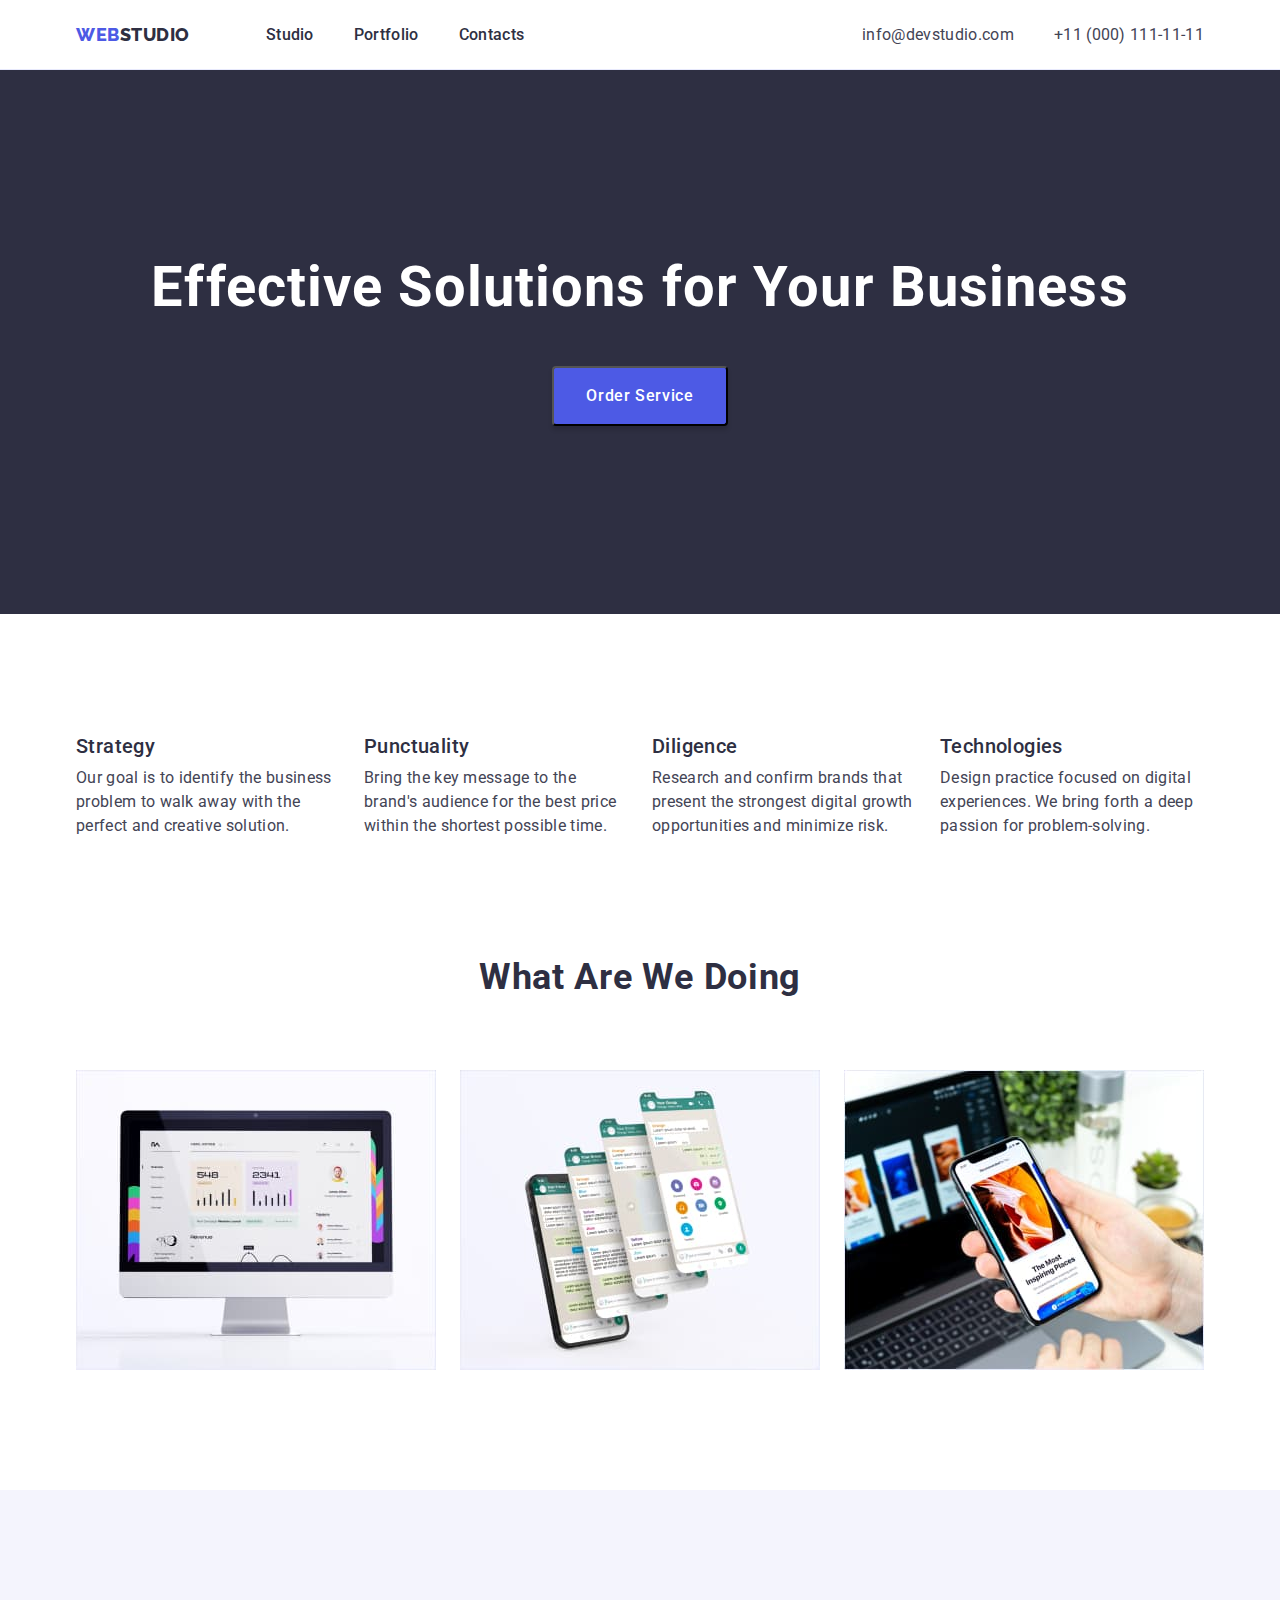
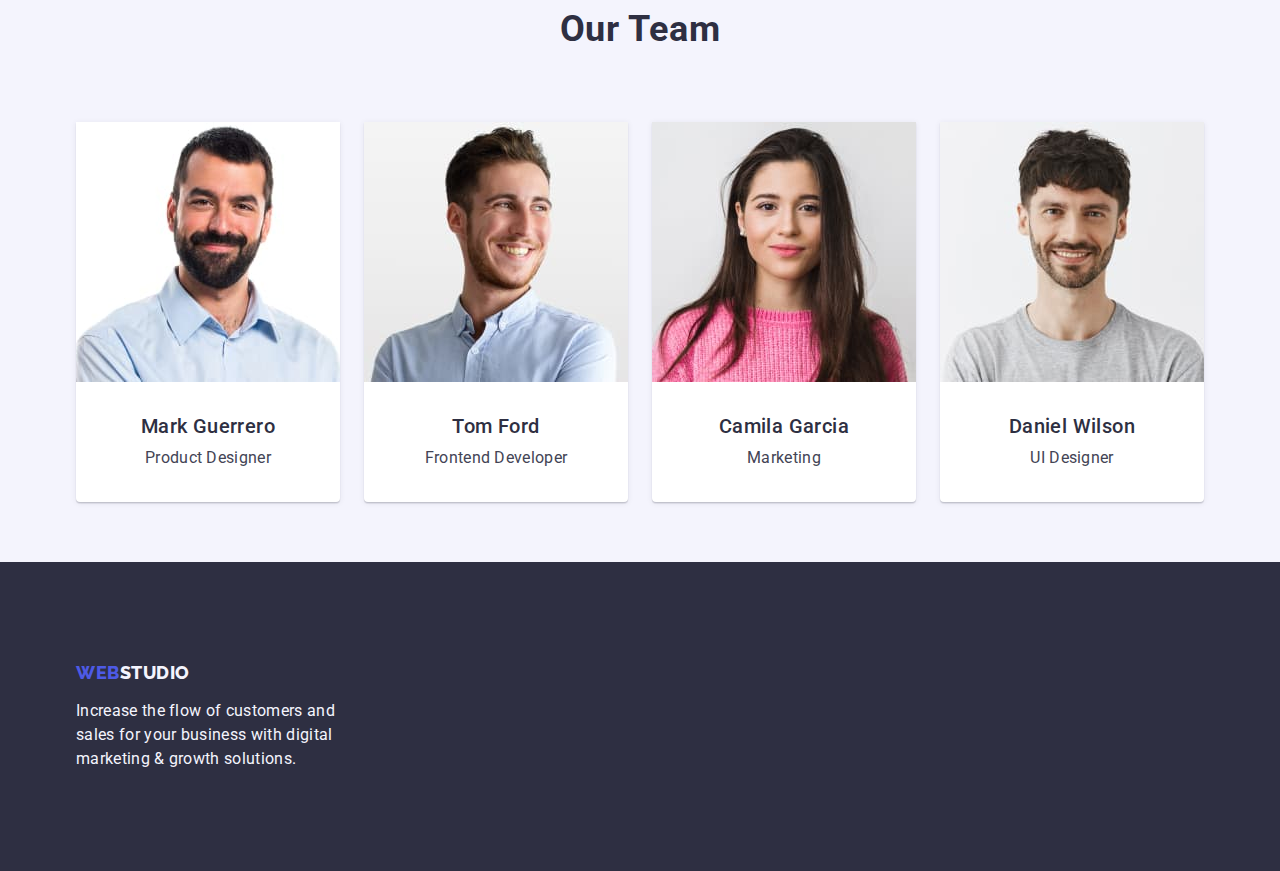
==== index.html @ d594c099 "HW3 completed firts commit" ====
<!DOCTYPE html>
<html lang="en">
  <head>
    <meta charset="UTF-8" />
    <meta name="viewport" content="width=device-width, initial-scale=1.0" />
    <title>WEBSTUDIO</title>
    <link rel="preconnect" href="https://fonts.googleapis.com" />
    <link rel="preconnect" href="https://fonts.gstatic.com" crossorigin />
    <link
      href="https://fonts.googleapis.com/css2?family=Raleway:wght@800&family=Roboto:wght@400;500;700;900&display=swap"
      rel="stylesheet"
    />
    <link
      rel="stylesheet"
      href="https://cdn.jsdelivr.net/npm/modern-normalize@2.0.0/modern-normalize.min.css"
    />
    <link rel="stylesheet" href="./css/styles.css" />
  </head>
  <body>
    <header class="page-header">
      <div class="container page-header-container">
        <nav class="page-header-nav">
          <a href="./index.html" class="page-logo page-header-logo link"
            >Web<span class="page-logo-colored">Studio</span></a
          >
          <ul class="page-header-list list">
            <li class="page-header-item">
              <a href="./index.html" class="page-header-link link">Studio</a>
            </li>
            <li class="page-header-item">
              <a href="./portfolio.html" class="page-header-link link"
                >Portfolio</a
              >
            </li>
            <li class="page-header-item">
              <a href="" class="page-header-link link">Contacts</a>
            </li>
          </ul>
        </nav>

        <address class="page-header-contacts">
          <ul class="page-header-contacts-list list">
            <li class="page-header-contact-item">
              <a
                href="mailto:info@devstudio.com"
                class="page-header-contact link"
                >info@devstudio.com</a
              >
            </li>
            <li class="page-header-contact-item">
              <a href="tel:+110001111111" class="page-header-contact link"
                >+11 (000) 111-11-11</a
              >
            </li>
          </ul>
        </address>
      </div>
    </header>

    <main>
      <!-- HERO -->
      <section class="hero section">
        <div class="container">
          <h1 class="main-title">Effective Solutions for Your Business</h1>
          <button class="hero-btn" type="button">Order Service</button>
        </div>
      </section>

      <!-- BENEFITS -->
      <section class="benefits section">
        <div class="container">
          <h2 class="section-title" hidden>Our Benefits</h2>
          <ul class="benefits-list list">
            <li class="benefits-item">
              <h3 class="benefits-title">Strategy</h3>
              <p class="benefits-text">
                Our goal is to identify the business problem to walk away with
                the perfect and creative solution.
              </p>
            </li>
            <li class="benefits-item">
              <h3 class="benefits-title">Punctuality</h3>
              <p class="benefits-text">
                Bring the key message to the brand's audience for the best price
                within the shortest possible time.
              </p>
            </li>
            <li class="benefits-item">
              <h3 class="benefits-title">Diligence</h3>
              <p class="benefits-text">
                Research and confirm brands that present the strongest digital
                growth opportunities and minimize risk.
              </p>
            </li>
            <li class="benefits-item">
              <h3 class="benefits-title">Technologies</h3>
              <p class="benefits-text">
                Design practice focused on digital experiences. We bring forth a
                deep passion for problem-solving.
              </p>
            </li>
          </ul>
        </div>
      </section>

      <!--WHAT WE ARE DOING -->
      <section class="products section">
        <div class="container">
          <h2 class="products-title section-title">What are we doing</h2>
          <ul class="products-list list">
            <li class="products-item">
              <img
                class="products-img"
                src="./images/what-are-we-doing/img-1.jpg"
                alt="Desktop webpages"
                width="360"
                height="300"
              />
            </li>
            <li class="products-item">
              <img
                class="products-img"
                src="./images/what-are-we-doing/img-2.jpg"
                alt="Mobile applications"
                width="360"
                height="300"
              />
            </li>
            <li class="products-item">
              <img
                class="products-img"
                src="./images/what-are-we-doing/img-3.jpg"
                alt="Mobile webpages"
                width="360"
                height="300"
              />
            </li>
          </ul>
        </div>
      </section>

      <!-- OUR TEAM -->
      <section class="team section">
        <div class="container">
          <h2 class="team-title section-title">Our Team</h2>
          <ul class="team-list list">
            <li class="team-member">
              <img
                class="team-member-img"
                src="./images/team/mark.jpg"
                alt="Mark Guerrero's photo"
                width="264"
                height="260"
              />
              <h3 class="team-member-name">Mark Guerrero</h3>
              <p class="team-member-position">Product Designer</p>
            </li>
            <li class="team-member">
              <img
                class="team-member-img"
                src="./images/team/tom.jpg"
                alt="Tom Ford's photo"
                width="264"
                height="260"
              />
              <h3 class="team-member-name">Tom Ford</h3>
              <p class="team-member-position">Frontend Developer</p>
            </li>
            <li class="team-member">
              <img
                class="team-member-img"
                src="./images/team/camila.jpg"
                alt="Camila Garcia's photo"
                width="264"
                height="260"
              />
              <h3 class="team-member-name">Camila Garcia</h3>
              <p class="team-member-position">Marketing</p>
            </li>
            <li class="team-member">
              <img
                class="team-member-img"
                src="./images/team/daniel.jpg"
                alt="Daniel Wilson's photo"
                width="264"
                height="260"
              />
              <h3 class="team-member-name">Daniel Wilson</h3>
              <p class="team-member-position">UI Designer</p>
            </li>
          </ul>
        </div>
      </section>
    </main>

    <footer class="footer">
      <div class="container">
        <a class="page-logo footer-logo link" href="./index.html"
          >Web<span class="page-logo-footer">Studio</span></a
        >
        <p class="footer-text">
          Increase the flow of customers and sales for your business with
          digital marketing &amp; growth solutions.
        </p>
      </div>
    </footer>
  </body>
</html>
---- css/styles.css ----
:root {
  --iris: #4d5ae5;
  --ocean: #404bbf;
  --navyblue: #2e2f42;
  --success: #31d0aa;
  --slate: #434455;
  --subtitle-color: #8e8f99;
  --accent: #e7e9fc;
  --cloud: #f4f4fd;
  --white: #ffffff;
  --background-modal: #fcfcfc;
}

.list {
  list-style: none;
}

.link {
  text-decoration: none;
  font-style: normal;
}

.link:hover,
.link:focus {
  color: var(--ocean);
}

body {
  font-family: "Roboto", sans-serif;
  color: var(--slate);
  background-color: var(--white);
}

h1,
h2,
h3,
h4,
h5,
h5,
p {
  margin-top: 0;
  margin-bottom: 0;
}

ul,
ol {
  padding-left: 0;
  margin-top: 0;
  margin-bottom: 0;
}

img {
  display: block;
  min-width: 100%;
  height: auto;
}

button {
  cursor: pointer;
}

.container {
  width: 1158px;
  padding-left: 15px;
  padding-right: 15px;
  margin-left: auto;
  margin-right: auto;
}

.section {
  padding-top: 60px;
  padding-bottom: 60px;
}

/* ============== PAGE HEADER ============== */

.page-header {
  border-bottom: 1px solid var(--accent, #e7e9fc);
}

header a {
  padding-top: 24px;
  padding-bottom: 24px;
}

.page-header-container {
  display: flex;
  justify-content: space-between;
}

.page-header-nav {
  display: flex;
  align-items: center;
}

.page-logo {
  font-family: "Raleway", sans-serif;
  font-weight: 800;
  font-size: 18px;
  line-height: 1.17;
  letter-spacing: 0.03em;
  color: var(--iris);
  text-transform: uppercase;
}

.page-logo-colored {
  color: var(--navyblue);
}

.page-header-logo {
  margin-right: 76px;
}

.page-header-list {
  display: flex;
}

.page-header-item:not(:last-child),
.page-header-contact-item:not(:last-child) {
  margin-right: 40px;
}

.page-header-link {
  font-size: 16px;
  font-weight: 500;
  line-height: 1.5;
  letter-spacing: 0.02em;
  color: var(--navyblue);
}

.page-header-contacts-list {
  display: flex;
  align-items: center;
}

.page-header-contact {
  font-size: 16px;
  letter-spacing: 0.02em;
  line-height: 1.5;
  color: var(--state);
}

.page-header-contact:hover,
.page-header-contact:focus {
  color: var(--ocean);
}

.page-header-contacts {
  font-style: normal;
  display: flex;
  align-items: center;
}

/* ============== /PAGE HEADER ============== */

/* ============== STUDIO MAIN ============== */

.hero {
  padding-top: 188px;
  padding-bottom: 188px;
  background-color: var(--navyblue);
}

.main-title {
  margin-bottom: 48px;
  text-align: center;
  font-size: 56px;
  line-height: 1.07;
  letter-spacing: 0.02em;
  color: var(--white);
}

.hero-btn {
  display: flex;
  margin-left: auto;
  margin-right: auto;
  padding: 16px 32px;
  font-size: 16px;
  background-color: var(--iris);
  font-weight: 500;
  line-height: 1.5;
  letter-spacing: 0.04em;
  color: var(--white);
  border-radius: 4px;
  box-shadow: 0px 4px 4px 0px rgba(0, 0, 0, 0.15);
}

.hero-btn:hover,
.hero-btn:focus {
  background: var(--ocean);
}

.section-title {
  margin-bottom: 72px;
  text-align: center;
  font-size: 36px;
  line-height: 1.11;
  letter-spacing: 0.02em;
  text-transform: capitalize;
  color: var(--navyblue);
}

.benefits {
  padding-top: 120px;
}

.benefits-list {
  display: flex;
}

.benefits-item {
  width: calc((100% - 48px) / 4);
}

.benefits-item:not(:last-child) {
  margin-right: 24px;
}

.benefits-title {
  margin-bottom: 8px;
  font-size: 20px;
  font-weight: 500;
  line-height: 1.2;
  letter-spacing: 0.02em;
  color: var(--navyblue);
}

.benefits-text {
  font-size: 16px;
  line-height: 1.5;
  letter-spacing: 0.02em;
}

.products {
  padding-bottom: 120px;
}

.products-list {
  display: flex;
}

.products-item {
  width: calc((100% - 48px) / 3);
}

.products-item:not(:last-child) {
  margin-right: 24px;
}

.team {
  padding-top: 120px;
  background-color: var(--cloud);
}

.team-list {
  display: flex;
}

.team-member {
  display: flex;
  flex-direction: column;
  align-items: center;
  width: calc((100% - 72px) / 4);

  border-radius: 0px 0px 4px 4px;
  box-shadow: 0px 2px 1px 0px rgba(46, 47, 66, 0.08),
    0px 1px 1px 0px rgba(46, 47, 66, 0.16),
    0px 1px 6px 0px rgba(46, 47, 66, 0.08);
  background-color: var(--white);
}

.team-member:not(:last-child) {
  margin-right: 24px;
}

.team-member-img {
  padding-bottom: 32px;
}

.team-member-name {
  padding-bottom: 8px;
  font-size: 20px;
  font-weight: 500;
  line-height: 1.2;
  letter-spacing: 0.02em;
  color: var(--navyblue);
}

.team-member-position {
  padding-bottom: 32px;
  font-size: 16px;
  line-height: 1.5;
  letter-spacing: 0.02em;
}

.footer {
  background-color: var(--navyblue);
}

.page-logo-footer {
  color: var(--cloud);
}

/* ============== /STUDIO MAIN============== */

/* ============== PORTFOLIO MAIN ============== */

.visually-hidden {
  position: absolute;
  width: 1px;
  height: 1px;
  margin: -1px;
  border: 0;
  padding: 0;
  white-space: nowrap;
  clip-path: inset(100%);
  clip: rect(0 0 0 0);
  overflow: hidden;
}

.filter-list {
  display: flex;
  justify-content: center;
  margin-top: 96px;
  margin-bottom: 72px;
}

.filter-item:not(:last-child) {
  margin-right: 24px;
}

.filter-btn {
  display: flex;
  justify-content: center;
  align-items: center;
  padding: 12px 24px;

  font-family: "Roboto", sans-serif;
  border-style: none;
  font-size: 16px;
  font-weight: 500;
  line-height: 1.5;
  letter-spacing: 0.04em;
  color: var(--iris);

  border-radius: 4px;
  border: 1px solid var(--accent, #e7e9fc);
  background-color: var(--cloud, #f4f4fd);
}

.filter-btn:hover,
.filter-btn:focus {
  background-color: var(--ocean);
  color: var(--white);
}

.projects-list {
  display: flex;
  flex-wrap: wrap;
  margin-bottom: 120px;
}

.projects-item {
  width: calc((100% - 48px) / 3);

  border-bottom: 1px solid var(--accent, #e7e9fc);
}

.projects-item:not(:nth-child(3n)) {
  margin-right: 24px;
}

.projects-item:not(:nth-last-child(-n + 3)) {
  margin-bottom: 48px;
}

.projects-link {
  display: flex;
  flex-direction: column;
  align-items: center;
}

.projects-item-img {
  margin-bottom: 32px;
}

.projects-title {
  margin-bottom: 8px;
  font-size: 20px;
  font-weight: 500;
  line-height: 1.2;
  letter-spacing: 0.02em;
  color: var(--navyblue);
}

.projects-tag {
  margin-bottom: 32px;
  font-size: 16px;
  line-height: 1.5;
  letter-spacing: 0.02em;
  color: var(--slate);
}

/* ============== /PORTFOLIO MAIN ============== */

/* ============== FOOTER ============== */

.footer {
  padding-top: 100px;
  padding-bottom: 100px;

  display: flex;
}

.footer-logo {
  display: inline-block;
  margin-bottom: 16px;
}

.footer-text {
  width: 264px;
  font-size: 16px;
  line-height: 1.5;
  letter-spacing: 0.02em;
  color: var(--cloud);
}

/* ============== /FOOTER ============== */
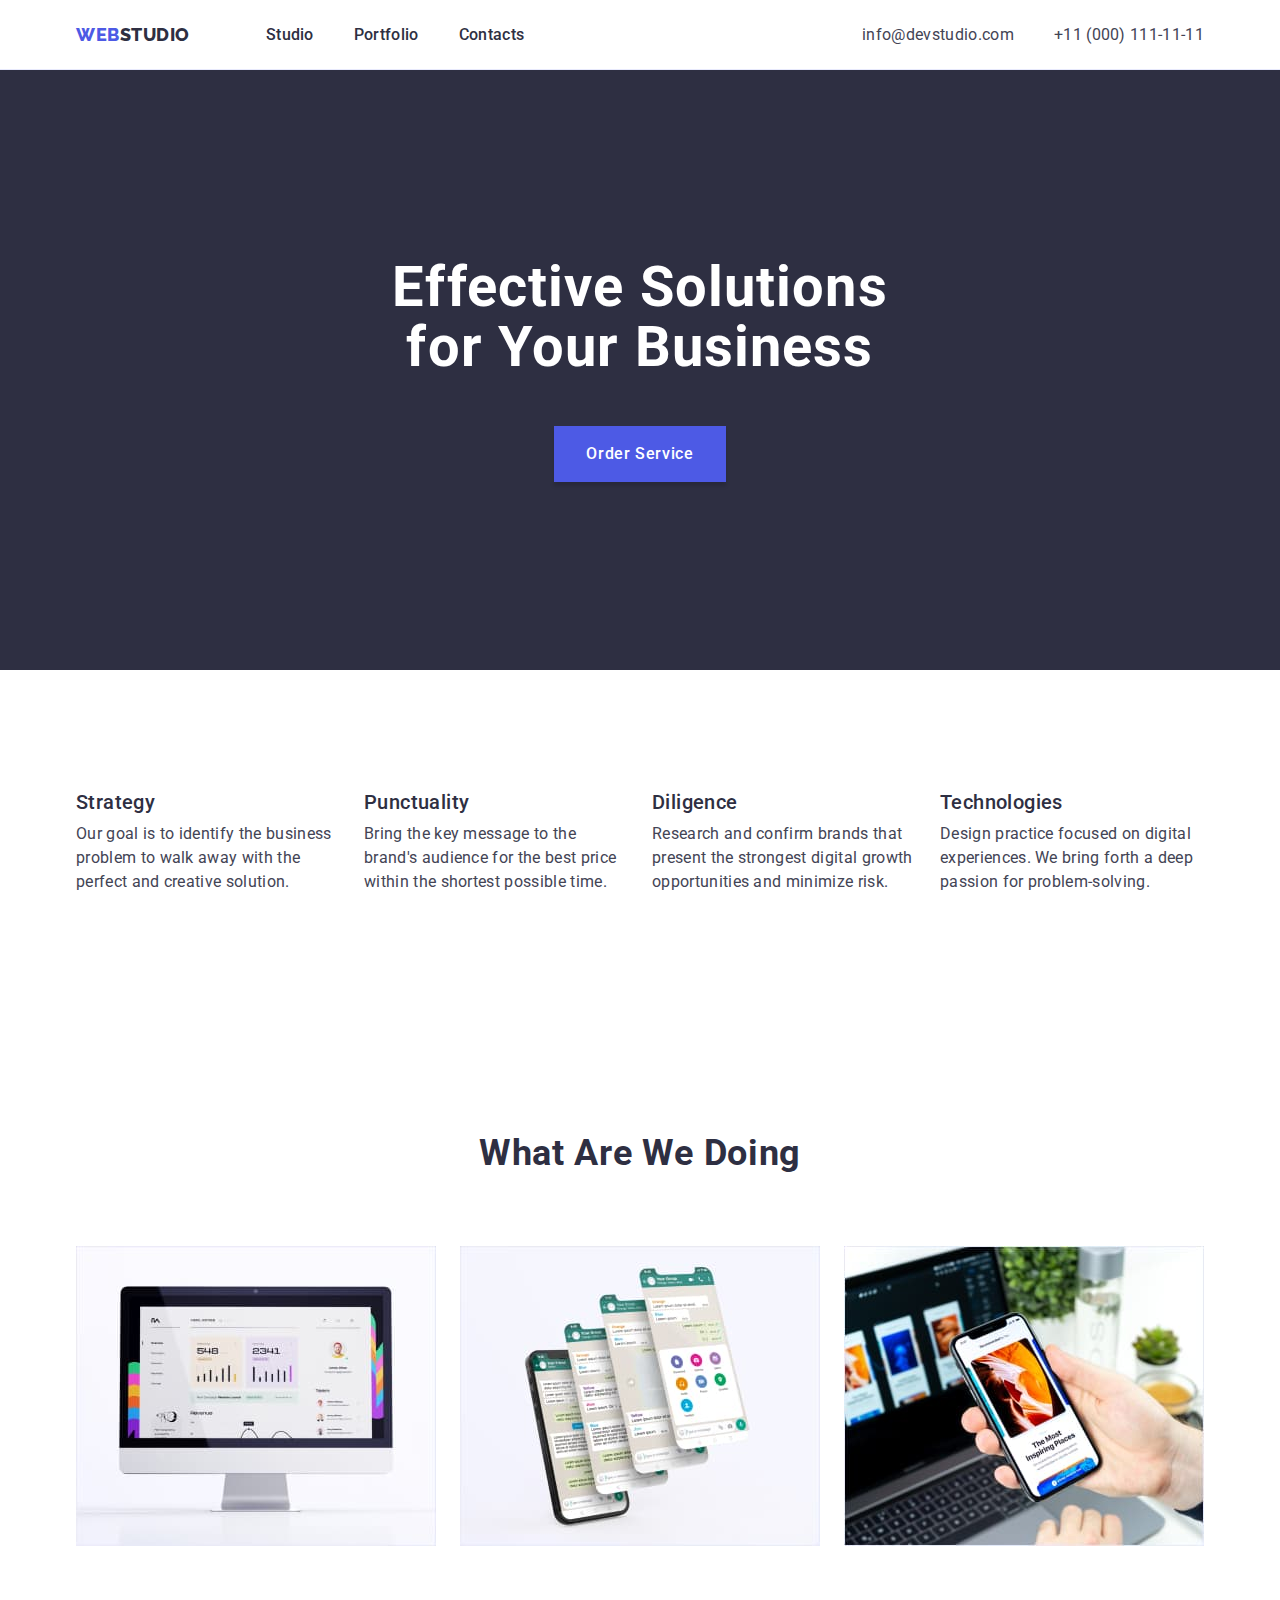
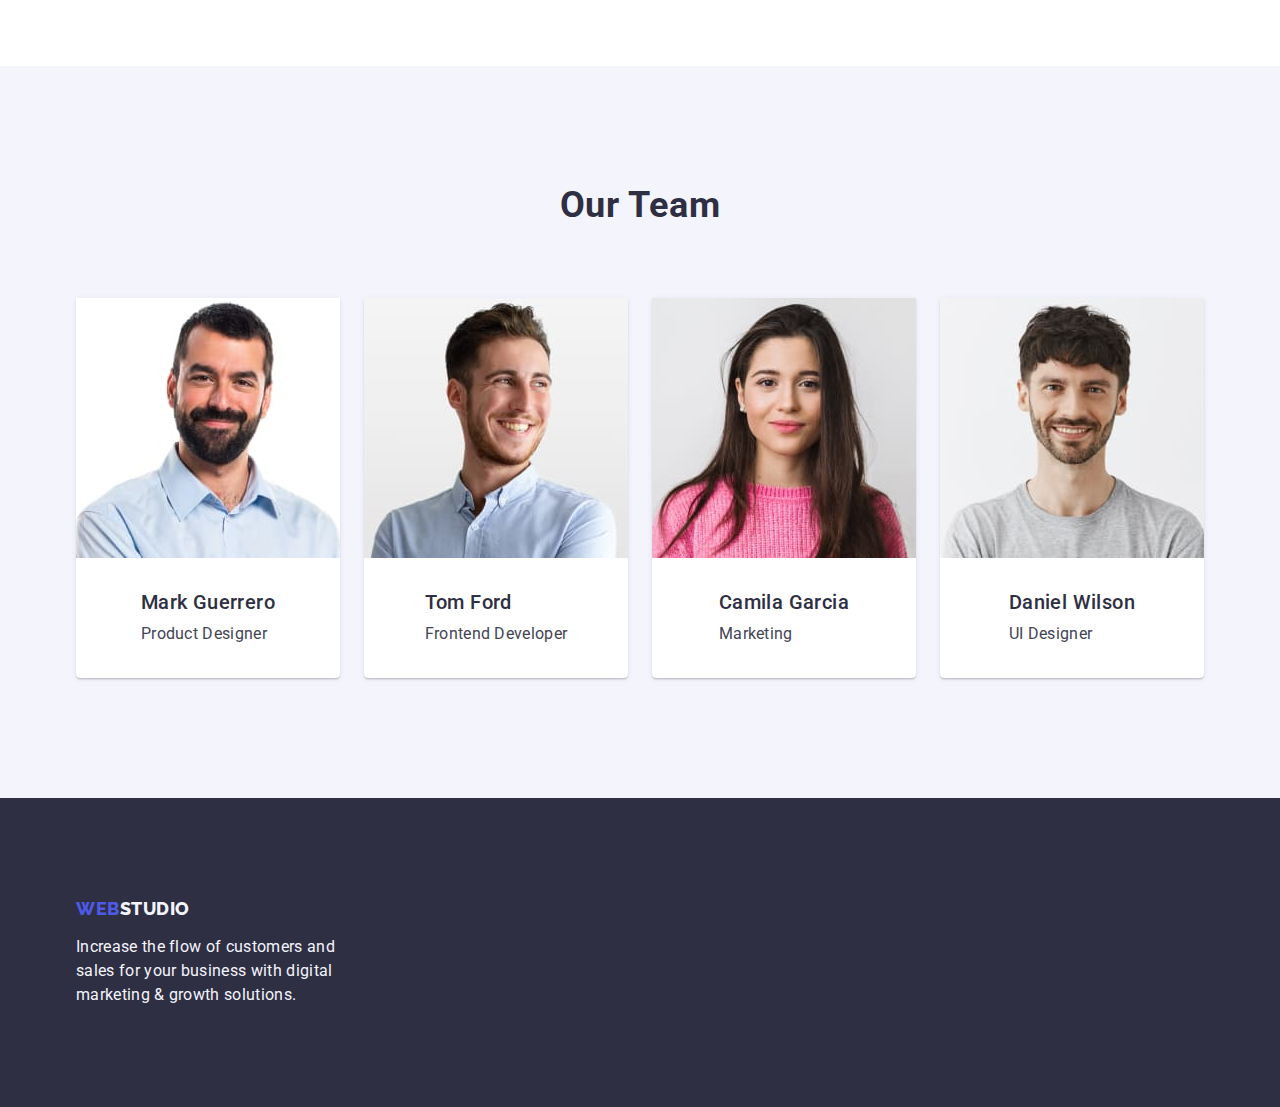
==== commit e8d1e8fb: "Corrected mistakes in Studio page and styles for it" ====
--- a/index.html
+++ b/index.html
@@ -69,7 +69,7 @@
       <!-- BENEFITS -->
       <section class="benefits section">
         <div class="container">
-          <h2 class="section-title" hidden>Our Benefits</h2>
+          <h2 class="section-title visually-hidden">Our Benefits</h2>
           <ul class="benefits-list list">
             <li class="benefits-item">
               <h3 class="benefits-title">Strategy</h3>
@@ -152,8 +152,10 @@
                 width="264"
                 height="260"
               />
-              <h3 class="team-member-name">Mark Guerrero</h3>
-              <p class="team-member-position">Product Designer</p>
+              <div class="team-member-data">
+                <h3 class="team-member-name">Mark Guerrero</h3>
+                <p class="team-member-position">Product Designer</p>
+              </div>
             </li>
             <li class="team-member">
               <img
@@ -163,8 +165,10 @@
                 width="264"
                 height="260"
               />
-              <h3 class="team-member-name">Tom Ford</h3>
-              <p class="team-member-position">Frontend Developer</p>
+              <div class="team-member-data">
+                <h3 class="team-member-name">Tom Ford</h3>
+                <p class="team-member-position">Frontend Developer</p>
+              </div>
             </li>
             <li class="team-member">
               <img
@@ -174,8 +178,10 @@
                 width="264"
                 height="260"
               />
-              <h3 class="team-member-name">Camila Garcia</h3>
-              <p class="team-member-position">Marketing</p>
+              <div class="team-member-data">
+                <h3 class="team-member-name">Camila Garcia</h3>
+                <p class="team-member-position">Marketing</p>
+              </div>
             </li>
             <li class="team-member">
               <img
@@ -185,8 +191,10 @@
                 width="264"
                 height="260"
               />
-              <h3 class="team-member-name">Daniel Wilson</h3>
-              <p class="team-member-position">UI Designer</p>
+              <div class="team-member-data">
+                <h3 class="team-member-name">Daniel Wilson</h3>
+                <p class="team-member-position">UI Designer</p>
+              </div>
             </li>
           </ul>
         </div>
--- a/css/styles.css
+++ b/css/styles.css
@@ -68,242 +68,8 @@
 }
 
 .section {
-  padding-top: 60px;
-  padding-bottom: 60px;
-}
-
-/* ============== PAGE HEADER ============== */
-
-.page-header {
-  border-bottom: 1px solid var(--accent, #e7e9fc);
-}
-
-header a {
-  padding-top: 24px;
-  padding-bottom: 24px;
-}
-
-.page-header-container {
-  display: flex;
-  justify-content: space-between;
-}
-
-.page-header-nav {
-  display: flex;
-  align-items: center;
-}
-
-.page-logo {
-  font-family: "Raleway", sans-serif;
-  font-weight: 800;
-  font-size: 18px;
-  line-height: 1.17;
-  letter-spacing: 0.03em;
-  color: var(--iris);
-  text-transform: uppercase;
-}
-
-.page-logo-colored {
-  color: var(--navyblue);
-}
-
-.page-header-logo {
-  margin-right: 76px;
-}
-
-.page-header-list {
-  display: flex;
-}
-
-.page-header-item:not(:last-child),
-.page-header-contact-item:not(:last-child) {
-  margin-right: 40px;
-}
-
-.page-header-link {
-  font-size: 16px;
-  font-weight: 500;
-  line-height: 1.5;
-  letter-spacing: 0.02em;
-  color: var(--navyblue);
-}
-
-.page-header-contacts-list {
-  display: flex;
-  align-items: center;
-}
-
-.page-header-contact {
-  font-size: 16px;
-  letter-spacing: 0.02em;
-  line-height: 1.5;
-  color: var(--state);
-}
-
-.page-header-contact:hover,
-.page-header-contact:focus {
-  color: var(--ocean);
-}
-
-.page-header-contacts {
-  font-style: normal;
-  display: flex;
-  align-items: center;
-}
-
-/* ============== /PAGE HEADER ============== */
-
-/* ============== STUDIO MAIN ============== */
-
-.hero {
-  padding-top: 188px;
-  padding-bottom: 188px;
-  background-color: var(--navyblue);
-}
-
-.main-title {
-  margin-bottom: 48px;
-  text-align: center;
-  font-size: 56px;
-  line-height: 1.07;
-  letter-spacing: 0.02em;
-  color: var(--white);
-}
-
-.hero-btn {
-  display: flex;
-  margin-left: auto;
-  margin-right: auto;
-  padding: 16px 32px;
-  font-size: 16px;
-  background-color: var(--iris);
-  font-weight: 500;
-  line-height: 1.5;
-  letter-spacing: 0.04em;
-  color: var(--white);
-  border-radius: 4px;
-  box-shadow: 0px 4px 4px 0px rgba(0, 0, 0, 0.15);
-}
-
-.hero-btn:hover,
-.hero-btn:focus {
-  background: var(--ocean);
-}
-
-.section-title {
-  margin-bottom: 72px;
-  text-align: center;
-  font-size: 36px;
-  line-height: 1.11;
-  letter-spacing: 0.02em;
-  text-transform: capitalize;
-  color: var(--navyblue);
-}
-
-.benefits {
-  padding-top: 120px;
-}
-
-.benefits-list {
-  display: flex;
-}
-
-.benefits-item {
-  width: calc((100% - 48px) / 4);
-}
-
-.benefits-item:not(:last-child) {
-  margin-right: 24px;
-}
-
-.benefits-title {
-  margin-bottom: 8px;
-  font-size: 20px;
-  font-weight: 500;
-  line-height: 1.2;
-  letter-spacing: 0.02em;
-  color: var(--navyblue);
-}
-
-.benefits-text {
-  font-size: 16px;
-  line-height: 1.5;
-  letter-spacing: 0.02em;
-}
-
-.products {
-  padding-bottom: 120px;
-}
-
-.products-list {
-  display: flex;
-}
-
-.products-item {
-  width: calc((100% - 48px) / 3);
-}
-
-.products-item:not(:last-child) {
-  margin-right: 24px;
-}
-
-.team {
-  padding-top: 120px;
-  background-color: var(--cloud);
-}
-
-.team-list {
-  display: flex;
-}
-
-.team-member {
-  display: flex;
-  flex-direction: column;
-  align-items: center;
-  width: calc((100% - 72px) / 4);
-
-  border-radius: 0px 0px 4px 4px;
-  box-shadow: 0px 2px 1px 0px rgba(46, 47, 66, 0.08),
-    0px 1px 1px 0px rgba(46, 47, 66, 0.16),
-    0px 1px 6px 0px rgba(46, 47, 66, 0.08);
-  background-color: var(--white);
-}
-
-.team-member:not(:last-child) {
-  margin-right: 24px;
-}
-
-.team-member-img {
-  padding-bottom: 32px;
-}
-
-.team-member-name {
-  padding-bottom: 8px;
-  font-size: 20px;
-  font-weight: 500;
-  line-height: 1.2;
-  letter-spacing: 0.02em;
-  color: var(--navyblue);
-}
-
-.team-member-position {
-  padding-bottom: 32px;
-  font-size: 16px;
-  line-height: 1.5;
-  letter-spacing: 0.02em;
-}
-
-.footer {
-  background-color: var(--navyblue);
-}
-
-.page-logo-footer {
-  color: var(--cloud);
-}
-
-/* ============== /STUDIO MAIN============== */
-
-/* ============== PORTFOLIO MAIN ============== */
+  padding: 120px 0;
+}
 
 .visually-hidden {
   position: absolute;
@@ -318,6 +84,244 @@
   overflow: hidden;
 }
 
+/* ============== PAGE HEADER ============== */
+
+.page-header {
+  border-bottom: 1px solid var(--accent, #e7e9fc);
+}
+
+header a {
+  padding-top: 24px;
+  padding-bottom: 24px;
+}
+
+.page-header-container {
+  display: flex;
+  justify-content: space-between;
+}
+
+.page-header-nav {
+  display: flex;
+  align-items: center;
+}
+
+.page-logo {
+  font-family: "Raleway", sans-serif;
+  font-weight: 800;
+  font-size: 18px;
+  line-height: 1.17;
+  letter-spacing: 0.03em;
+  color: var(--iris);
+  text-transform: uppercase;
+}
+
+.page-logo-colored {
+  color: var(--navyblue);
+}
+
+.page-header-logo {
+  margin-right: 76px;
+}
+
+.page-header-list {
+  display: flex;
+}
+
+.page-header-item:not(:last-child),
+.page-header-contact-item:not(:last-child) {
+  margin-right: 40px;
+}
+
+.page-header-link {
+  font-size: 16px;
+  font-weight: 500;
+  line-height: 1.5;
+  letter-spacing: 0.02em;
+  color: var(--navyblue);
+}
+
+.page-header-contacts-list {
+  display: flex;
+  align-items: center;
+}
+
+.page-header-contact {
+  font-size: 16px;
+  letter-spacing: 0.02em;
+  line-height: 1.5;
+  color: var(--state);
+}
+
+.page-header-contact:hover,
+.page-header-contact:focus {
+  color: var(--ocean);
+}
+
+.page-header-contacts {
+  font-style: normal;
+  display: flex;
+  align-items: center;
+}
+
+/* ============== /PAGE HEADER ============== */
+
+/* ============== STUDIO MAIN ============== */
+
+.hero {
+  padding-top: 188px;
+  padding-bottom: 188px;
+  background-color: var(--navyblue);
+}
+
+.main-title {
+  margin-bottom: 48px;
+  margin-left: auto;
+  margin-right: auto;
+  text-align: center;
+  max-width: 496px;
+  font-size: 56px;
+  line-height: 1.07;
+  letter-spacing: 0.02em;
+  color: var(--white);
+}
+
+.hero-btn {
+  min-width: 169px;
+  height: 56px;
+  display: block;
+  margin-left: auto;
+  margin-right: auto;
+  padding: 16px 32px;
+  font-size: 16px;
+  background-color: var(--iris);
+  font-weight: 500;
+  line-height: 1.5;
+  letter-spacing: 0.04em;
+  color: var(--white);
+  border: none;
+  box-shadow: 0px 4px 4px 0px rgba(0, 0, 0, 0.15);
+}
+
+.hero-btn:hover,
+.hero-btn:focus {
+  background: var(--ocean);
+}
+
+.section-title {
+  margin-bottom: 72px;
+  text-align: center;
+  font-size: 36px;
+  line-height: 1.11;
+  letter-spacing: 0.02em;
+  text-transform: capitalize;
+  color: var(--navyblue);
+}
+
+.benefits {
+  padding: 120px 0;
+}
+
+.benefits-list {
+  display: flex;
+}
+
+.benefits-item {
+  width: calc((100% - 48px) / 4);
+}
+
+.benefits-item:not(:last-child) {
+  margin-right: 24px;
+}
+
+.benefits-title {
+  margin-bottom: 8px;
+  font-size: 20px;
+  font-weight: 500;
+  line-height: 1.2;
+  letter-spacing: 0.02em;
+  color: var(--navyblue);
+}
+
+.benefits-text {
+  font-size: 16px;
+  line-height: 1.5;
+  letter-spacing: 0.02em;
+}
+
+.products {
+  padding-bottom: 120px;
+}
+
+.products-list {
+  display: flex;
+}
+
+.products-item {
+  width: calc((100% - 48px) / 3);
+}
+
+.products-item:not(:last-child) {
+  margin-right: 24px;
+}
+
+.team {
+  padding-top: 120px;
+  background-color: var(--cloud);
+}
+
+.team-list {
+  display: flex;
+}
+
+.team-member {
+  display: flex;
+  flex-direction: column;
+  align-items: center;
+  width: calc((100% - 72px) / 4);
+
+  border-radius: 0px 0px 4px 4px;
+  box-shadow: 0px 2px 1px 0px rgba(46, 47, 66, 0.08),
+    0px 1px 1px 0px rgba(46, 47, 66, 0.16),
+    0px 1px 6px 0px rgba(46, 47, 66, 0.08);
+  background-color: var(--white);
+}
+
+.team-member:not(:last-child) {
+  margin-right: 24px;
+}
+
+.team-member-img {
+  padding-bottom: 32px;
+}
+
+.team-member-name {
+  padding-bottom: 8px;
+  font-size: 20px;
+  font-weight: 500;
+  line-height: 1.2;
+  letter-spacing: 0.02em;
+  color: var(--navyblue);
+}
+
+.team-member-position {
+  padding-bottom: 32px;
+  font-size: 16px;
+  line-height: 1.5;
+  letter-spacing: 0.02em;
+}
+
+.footer {
+  background-color: var(--navyblue);
+}
+
+.page-logo-footer {
+  color: var(--cloud);
+}
+
+/* ============== /STUDIO MAIN============== */
+
+/* ============== PORTFOLIO MAIN ============== */
+
 .filter-list {
   display: flex;
   justify-content: center;
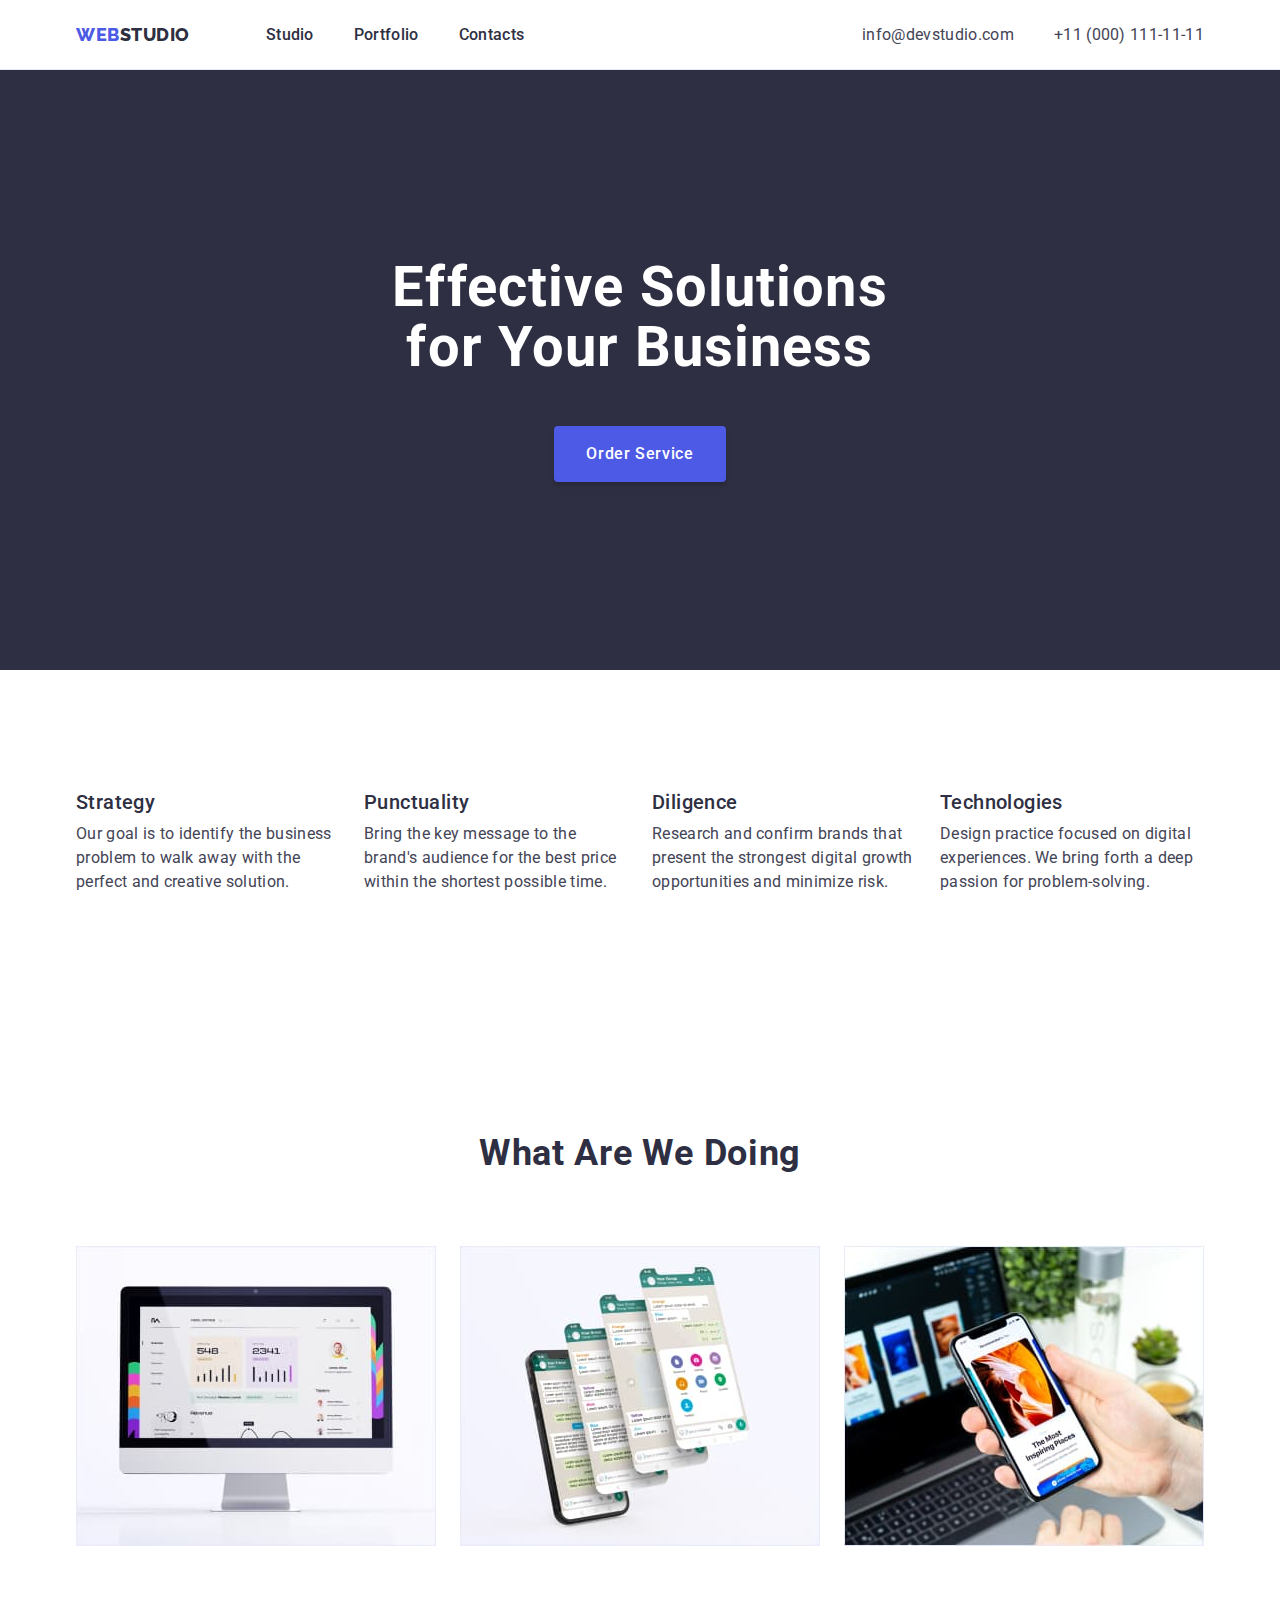
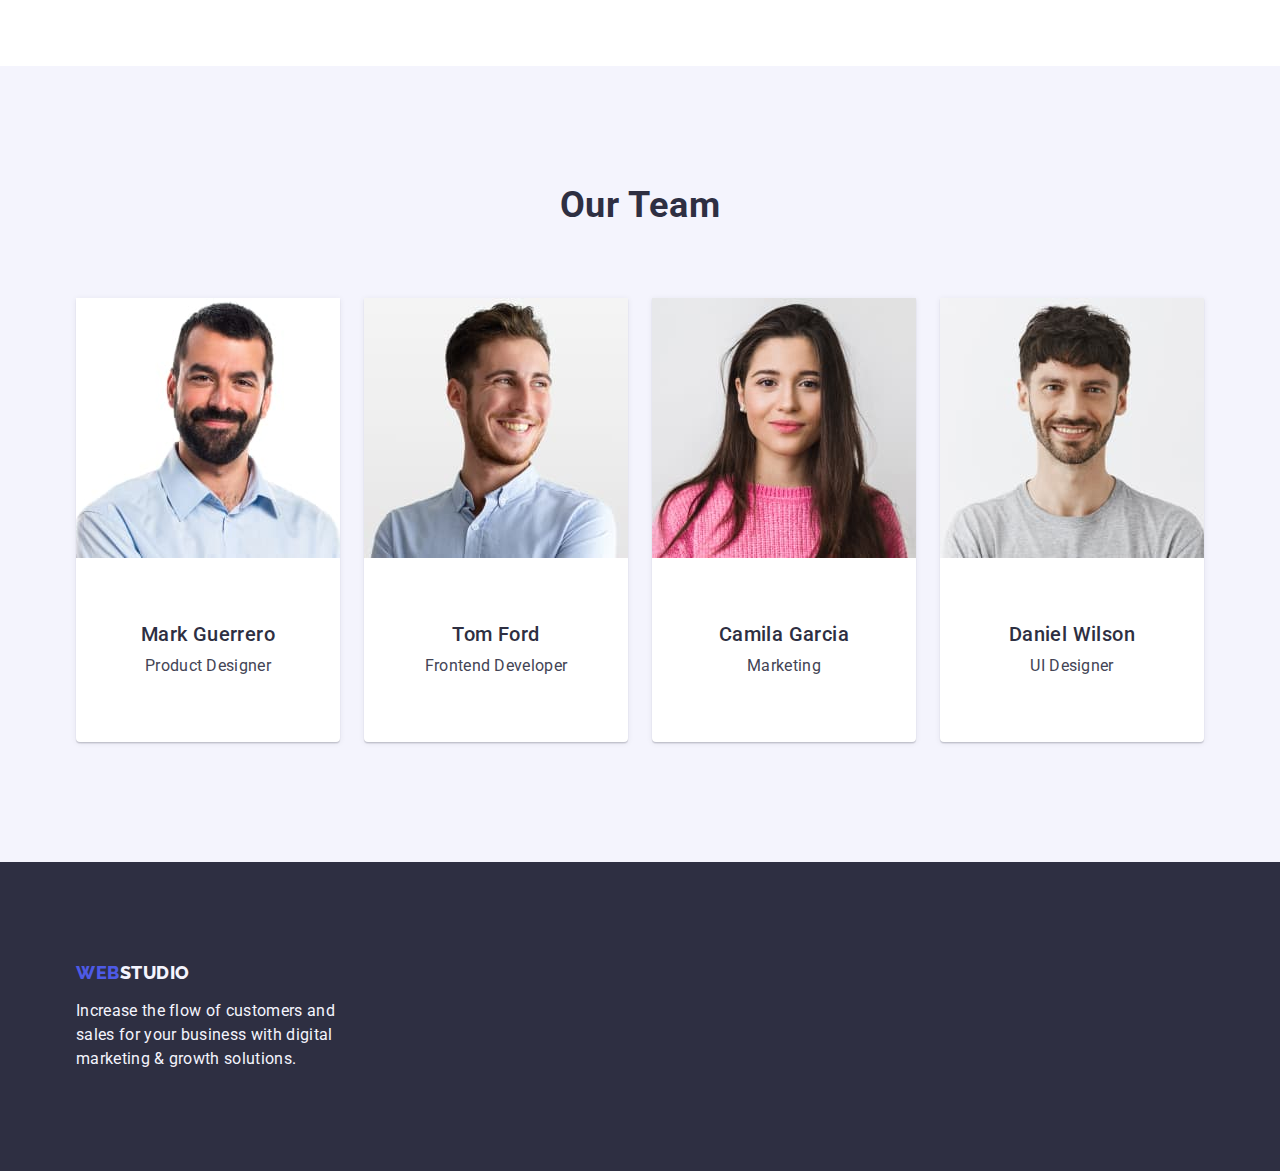
==== commit c5c7c8ca: "Corrections implemented according to autocheck" ====
--- a/index.html
+++ b/index.html
@@ -69,7 +69,7 @@
       <!-- BENEFITS -->
       <section class="benefits section">
         <div class="container">
-          <h2 class="section-title visually-hidden">Our Benefits</h2>
+          <h2 class="visually-hidden section-title">Our Benefits</h2>
           <ul class="benefits-list list">
             <li class="benefits-item">
               <h3 class="benefits-title">Strategy</h3>
--- a/css/styles.css
+++ b/css/styles.css
@@ -199,6 +199,7 @@
   letter-spacing: 0.04em;
   color: var(--white);
   border: none;
+  border-radius: 4px;
   box-shadow: 0px 4px 4px 0px rgba(0, 0, 0, 0.15);
 }
 
@@ -274,9 +275,6 @@
 }
 
 .team-member {
-  display: flex;
-  flex-direction: column;
-  align-items: center;
   width: calc((100% - 72px) / 4);
 
   border-radius: 0px 0px 4px 4px;
@@ -290,12 +288,17 @@
   margin-right: 24px;
 }
 
+.team-member-data {
+  padding: 32px 0;
+}
+
 .team-member-img {
   padding-bottom: 32px;
 }
 
 .team-member-name {
-  padding-bottom: 8px;
+  text-align: center;
+  margin-bottom: 8px;
   font-size: 20px;
   font-weight: 500;
   line-height: 1.2;
@@ -304,6 +307,7 @@
 }
 
 .team-member-position {
+  text-align: center;
   padding-bottom: 32px;
   font-size: 16px;
   line-height: 1.5;
@@ -322,10 +326,15 @@
 
 /* ============== PORTFOLIO MAIN ============== */
 
+.filter {
+  padding-top: 96px;
+  padding-bottom: 120px;
+}
+
 .filter-list {
   display: flex;
   justify-content: center;
-  margin-top: 96px;
+
   margin-bottom: 72px;
 }
 
@@ -356,18 +365,16 @@
 .filter-btn:focus {
   background-color: var(--ocean);
   color: var(--white);
+  border: 1px solid transparent;
 }
 
 .projects-list {
   display: flex;
   flex-wrap: wrap;
-  margin-bottom: 120px;
 }
 
 .projects-item {
   width: calc((100% - 48px) / 3);
-
-  border-bottom: 1px solid var(--accent, #e7e9fc);
 }
 
 .projects-item:not(:nth-child(3n)) {
@@ -384,8 +391,10 @@
   align-items: center;
 }
 
-.projects-item-img {
-  margin-bottom: 32px;
+.projects-link-data {
+  width: 100%;
+  padding: 32px 16px;
+  border-bottom: 1px solid var(--accent, #e7e9fc);
 }
 
 .projects-title {
@@ -398,7 +407,6 @@
 }
 
 .projects-tag {
-  margin-bottom: 32px;
   font-size: 16px;
   line-height: 1.5;
   letter-spacing: 0.02em;
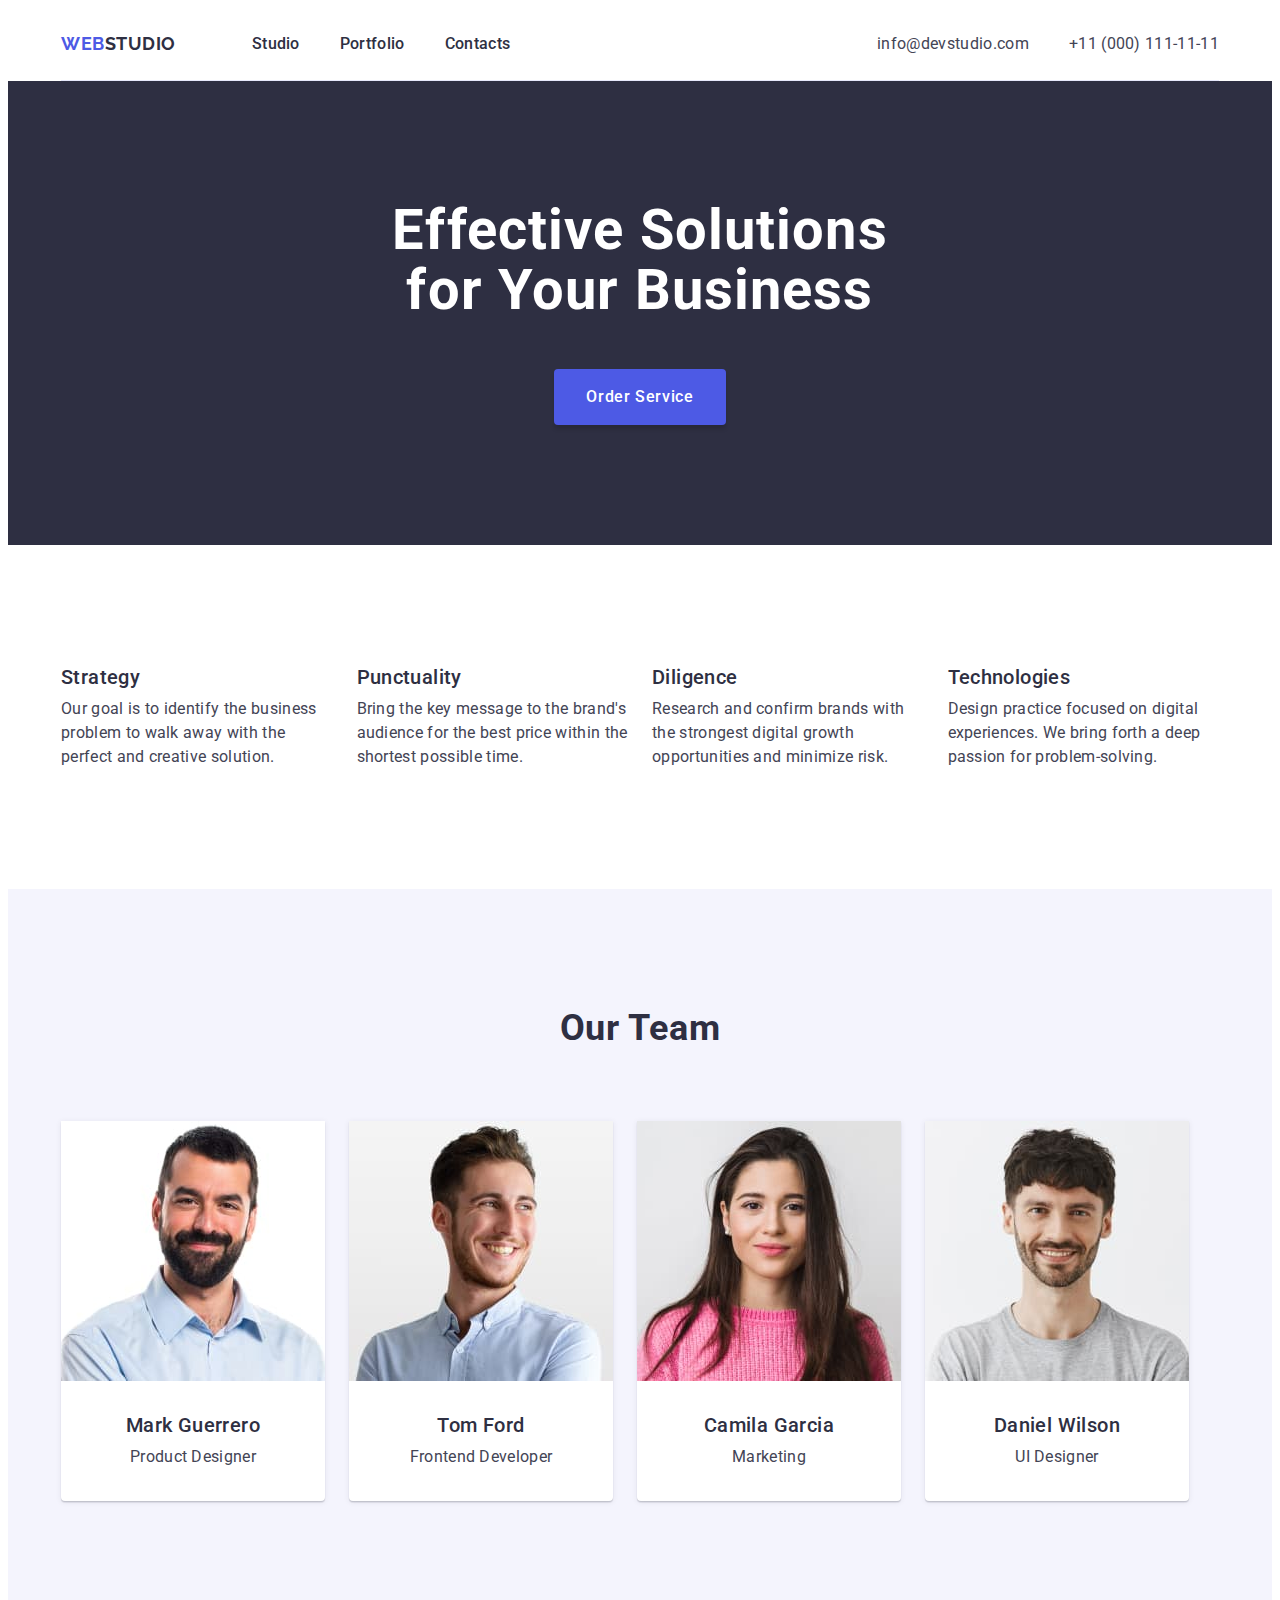
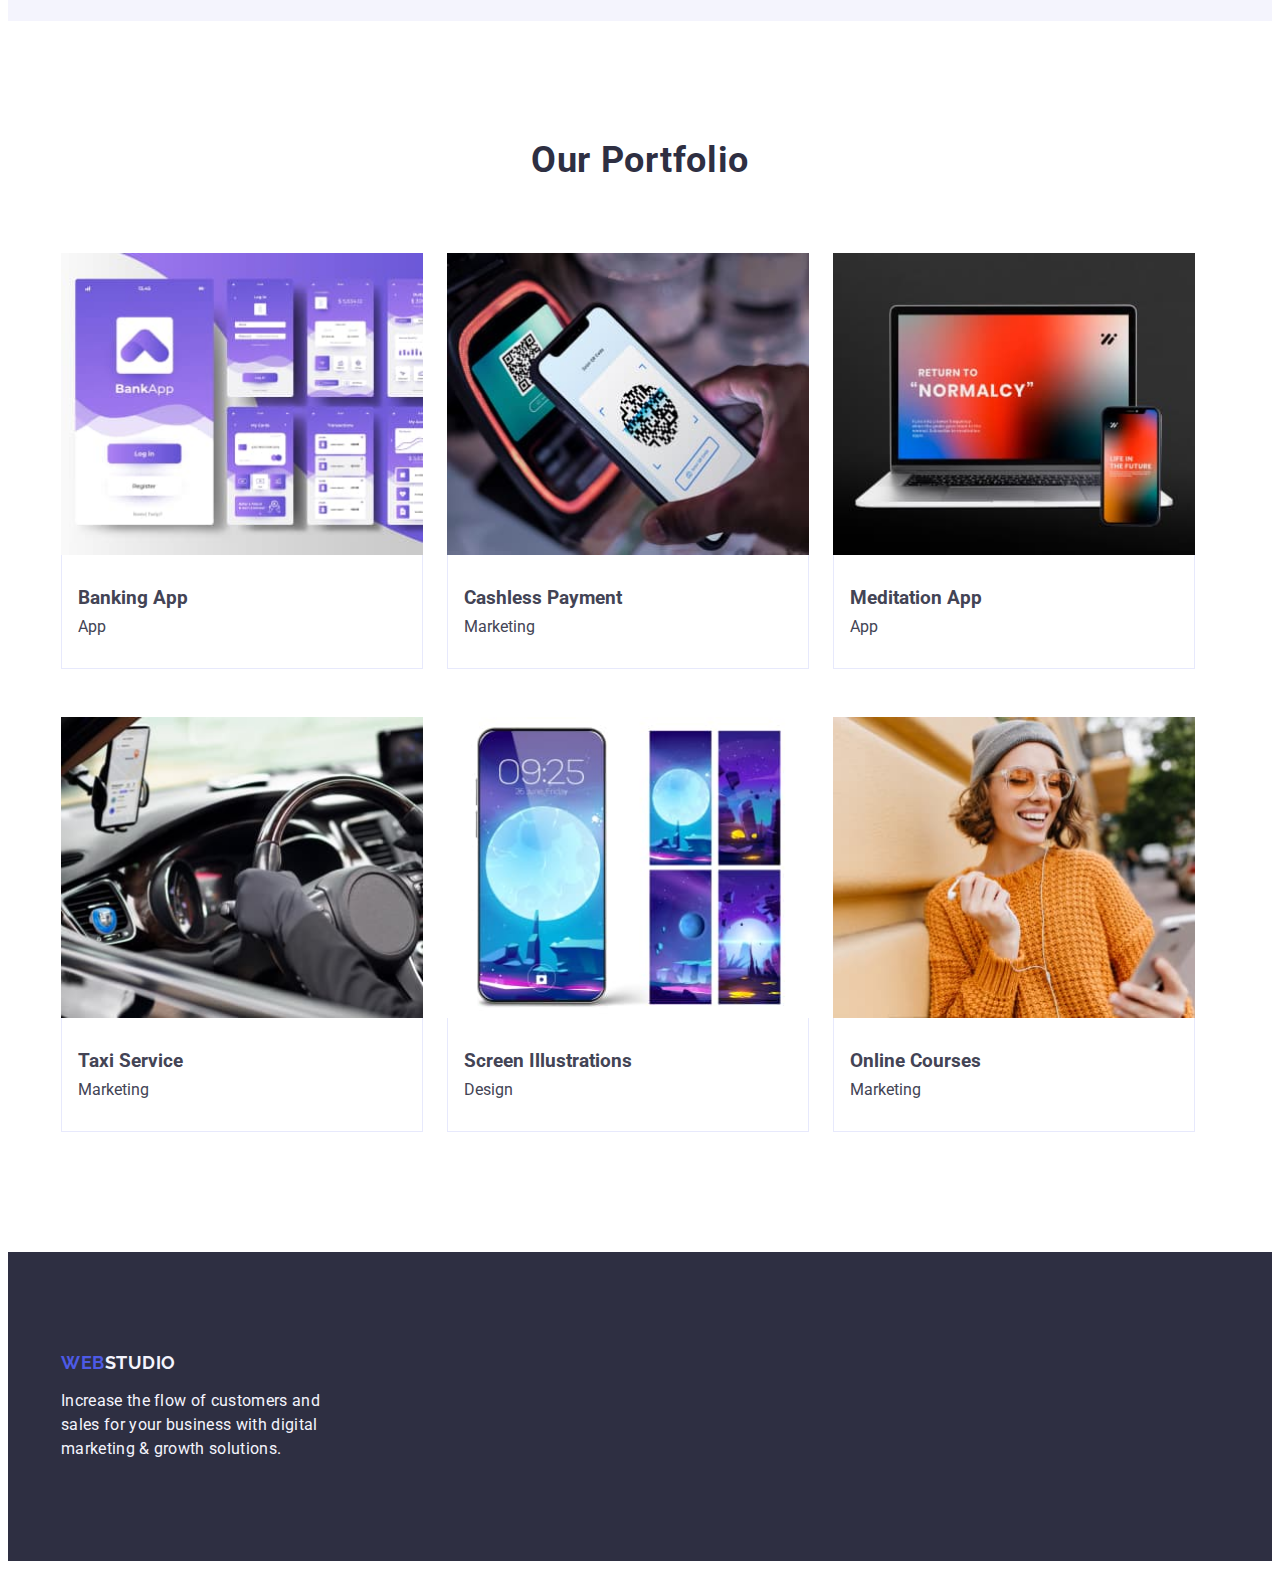
==== commit ee24370e: "hw3 initial commit" ====
--- a/index.html
+++ b/index.html
@@ -1,4 +1,4 @@
-<!DOCTYPE html>
+<!doctype html>
 <html lang="en">
   <head>
     <meta charset="UTF-8" />
@@ -12,15 +12,19 @@
     />
     <link
       rel="stylesheet"
-      href="https://cdn.jsdelivr.net/npm/modern-normalize@2.0.0/modern-normalize.min.css"
+      href="https://cdnjs.cloudflare.com/ajax/libs/modern-normalize/3.0.1/modern-normalize.min.css"
+      integrity="sha512-q6WgHqiHlKyOqslT/lgBgodhd03Wp4BEqKeW6nNtlOY4quzyG3VoQKFrieaCeSnuVseNKRGpGeDU3qPmabCANg=="
+      crossorigin="anonymous"
+      referrerpolicy="no-referrer"
     />
     <link rel="stylesheet" href="./css/styles.css" />
   </head>
   <body>
+    <!-- #region HEADER -->
     <header class="page-header">
       <div class="container page-header-container">
         <nav class="page-header-nav">
-          <a href="./index.html" class="page-logo page-header-logo link"
+          <a href="./index.html" class="page-logo link"
             >Web<span class="page-logo-colored">Studio</span></a
           >
           <ul class="page-header-list list">
@@ -28,9 +32,7 @@
               <a href="./index.html" class="page-header-link link">Studio</a>
             </li>
             <li class="page-header-item">
-              <a href="./portfolio.html" class="page-header-link link"
-                >Portfolio</a
-              >
+              <a href="" class="page-header-link link">Portfolio</a>
             </li>
             <li class="page-header-item">
               <a href="" class="page-header-link link">Contacts</a>
@@ -56,20 +58,22 @@
         </address>
       </div>
     </header>
+    <!-- #endregion HEADER-->
 
     <main>
-      <!-- HERO -->
+      <!-- #region HERO -->
       <section class="hero section">
         <div class="container">
           <h1 class="main-title">Effective Solutions for Your Business</h1>
           <button class="hero-btn" type="button">Order Service</button>
         </div>
       </section>
-
-      <!-- BENEFITS -->
+      <!-- #endregion HERO-->
+
+      <!-- #region BENEFITS -->
       <section class="benefits section">
         <div class="container">
-          <h2 class="visually-hidden section-title">Our Benefits</h2>
+          <h2 class="section-title" hidden>Our Benefits</h2>
           <ul class="benefits-list list">
             <li class="benefits-item">
               <h3 class="benefits-title">Strategy</h3>
@@ -88,8 +92,8 @@
             <li class="benefits-item">
               <h3 class="benefits-title">Diligence</h3>
               <p class="benefits-text">
-                Research and confirm brands that present the strongest digital
-                growth opportunities and minimize risk.
+                Research and confirm brands with the strongest digital growth
+                opportunities and minimize risk.
               </p>
             </li>
             <li class="benefits-item">
@@ -102,44 +106,9 @@
           </ul>
         </div>
       </section>
-
-      <!--WHAT WE ARE DOING -->
-      <section class="products section">
-        <div class="container">
-          <h2 class="products-title section-title">What are we doing</h2>
-          <ul class="products-list list">
-            <li class="products-item">
-              <img
-                class="products-img"
-                src="./images/what-are-we-doing/img-1.jpg"
-                alt="Desktop webpages"
-                width="360"
-                height="300"
-              />
-            </li>
-            <li class="products-item">
-              <img
-                class="products-img"
-                src="./images/what-are-we-doing/img-2.jpg"
-                alt="Mobile applications"
-                width="360"
-                height="300"
-              />
-            </li>
-            <li class="products-item">
-              <img
-                class="products-img"
-                src="./images/what-are-we-doing/img-3.jpg"
-                alt="Mobile webpages"
-                width="360"
-                height="300"
-              />
-            </li>
-          </ul>
-        </div>
-      </section>
-
-      <!-- OUR TEAM -->
+      <!-- #endregion BENEFITS-->
+
+      <!-- #region TEAM -->
       <section class="team section">
         <div class="container">
           <h2 class="team-title section-title">Our Team</h2>
@@ -152,24 +121,24 @@
                 width="264"
                 height="260"
               />
-              <div class="team-member-data">
+              <div class="team-member-info">
                 <h3 class="team-member-name">Mark Guerrero</h3>
                 <p class="team-member-position">Product Designer</p>
               </div>
             </li>
             <li class="team-member">
               <img
-                class="team-member-img"
                 src="./images/team/tom.jpg"
                 alt="Tom Ford's photo"
                 width="264"
                 height="260"
               />
-              <div class="team-member-data">
+              <div class="team-member-info">
                 <h3 class="team-member-name">Tom Ford</h3>
                 <p class="team-member-position">Frontend Developer</p>
               </div>
             </li>
+
             <li class="team-member">
               <img
                 class="team-member-img"
@@ -178,7 +147,7 @@
                 width="264"
                 height="260"
               />
-              <div class="team-member-data">
+              <div class="team-member-info">
                 <h3 class="team-member-name">Camila Garcia</h3>
                 <p class="team-member-position">Marketing</p>
               </div>
@@ -191,7 +160,7 @@
                 width="264"
                 height="260"
               />
-              <div class="team-member-data">
+              <div class="team-member-info">
                 <h3 class="team-member-name">Daniel Wilson</h3>
                 <p class="team-member-position">UI Designer</p>
               </div>
@@ -199,8 +168,92 @@
           </ul>
         </div>
       </section>
+      <!-- #endregion TEAM-->
+
+      <!-- #region PORTFOLIO -->
+      <section class="portfolio section">
+        <div class="container">
+          <h2 class="section-title">Our Portfolio</h2>
+          <ul class="portfolio-list list">
+            <li class="portfolio-item">
+              <img
+                src="./images/pojects/bank-app.jpg"
+                alt="Banking App"
+                width="360"
+                height="300"
+              />
+              <div class="portfolio-item-info">
+                <h3 class="portfolio-title">Banking App</h3>
+                <p class="portfolio-tag">App</p>
+              </div>
+            </li>
+            <li class="portfolio-item">
+              <img
+                src="./images/pojects/cashless-payment.jpg"
+                alt="Cashless Payment"
+                width="360"
+                height="300"
+              />
+              <div class="portfolio-item-info">
+                <h3 class="portfolio-title">Cashless Payment</h3>
+                <p class="portfolio-tag">Marketing</p>
+              </div>
+            </li>
+            <li class="portfolio-item">
+              <img
+                src="./images/pojects/meditation-app.jpg"
+                alt="Meditation App"
+                width="360"
+                height="300"
+              />
+              <div class="portfolio-item-info">
+                <h3 class="portfolio-title">Meditation App</h3>
+                <p class="portfolio-tag">App</p>
+              </div>
+            </li>
+            <li class="portfolio-item">
+              <img
+                src="./images/pojects/taxi-service.jpg"
+                alt="Taxi Service"
+                width="360"
+                height="300"
+              />
+              <div class="portfolio-item-info">
+                <h3 class="portfolio-title">Taxi Service</h3>
+                <p class="portfolio-tag">Marketing</p>
+              </div>
+            </li>
+            <li class="portfolio-item">
+              <img
+                src="./images/pojects/screen-illustrator.jpg"
+                alt="Screen Illustrations"
+                width="360"
+                height="300"
+              />
+              <div class="portfolio-item-info">
+                <h3 class="portfolio-title">Screen Illustrations</h3>
+                <p class="portfolio-tag">Design</p>
+              </div>
+            </li>
+            <li class="portfolio-item">
+              <img
+                src="./images/pojects/online-courses.jpg"
+                alt="Online Courses"
+                width="360"
+                height="300"
+              />
+              <div class="portfolio-item-info">
+                <h3 class="portfolio-title">Online Courses</h3>
+                <p class="portfolio-tag">Marketing</p>
+              </div>
+            </li>
+          </ul>
+        </div>
+      </section>
+      <!-- #endregion PORTFOLIO-->
     </main>
 
+    <!-- #region FOOTER -->
     <footer class="footer">
       <div class="container">
         <a class="page-logo footer-logo link" href="./index.html"
@@ -212,5 +265,6 @@
         </p>
       </div>
     </footer>
+    <!-- #endregion FOOTER-->
   </body>
 </html>
--- a/css/styles.css
+++ b/css/styles.css
@@ -11,22 +11,8 @@
   --background-modal: #fcfcfc;
 }
 
-.list {
-  list-style: none;
-}
-
-.link {
-  text-decoration: none;
-  font-style: normal;
-}
-
-.link:hover,
-.link:focus {
-  color: var(--ocean);
-}
-
 body {
-  font-family: "Roboto", sans-serif;
+  font-family: 'Roboto', sans-serif;
   color: var(--slate);
   background-color: var(--white);
 }
@@ -36,7 +22,7 @@
 h3,
 h4,
 h5,
-h5,
+h6,
 p {
   margin-top: 0;
   margin-bottom: 0;
@@ -57,6 +43,24 @@
 
 button {
   cursor: pointer;
+}
+
+.list {
+  list-style: none;
+}
+
+.link {
+  text-decoration: none;
+  font-style: normal;
+}
+
+.link:hover,
+.link:focus {
+  color: var(--ocean);
+}
+
+.section {
+  padding: 120px 0;
 }
 
 .container {
@@ -67,47 +71,9 @@
   margin-right: auto;
 }
 
-.section {
-  padding: 120px 0;
-}
-
-.visually-hidden {
-  position: absolute;
-  width: 1px;
-  height: 1px;
-  margin: -1px;
-  border: 0;
-  padding: 0;
-  white-space: nowrap;
-  clip-path: inset(100%);
-  clip: rect(0 0 0 0);
-  overflow: hidden;
-}
-
-/* ============== PAGE HEADER ============== */
-
-.page-header {
-  border-bottom: 1px solid var(--accent, #e7e9fc);
-}
-
-header a {
-  padding-top: 24px;
-  padding-bottom: 24px;
-}
-
-.page-header-container {
-  display: flex;
-  justify-content: space-between;
-}
-
-.page-header-nav {
-  display: flex;
-  align-items: center;
-}
-
 .page-logo {
-  font-family: "Raleway", sans-serif;
-  font-weight: 800;
+  font-family: 'Raleway', sans-serif;
+  font-weight: 700;
   font-size: 18px;
   line-height: 1.17;
   letter-spacing: 0.03em;
@@ -119,17 +85,32 @@
   color: var(--navyblue);
 }
 
-.page-header-logo {
-  margin-right: 76px;
+/* #region Header */
+.page-header-container {
+  display: flex;
+  padding: 24px 0;
+  justify-content: space-between;
+  align-items: center;
+
+  border-bottom: 1px solid var(--accent);
+  background: var(--white);
+}
+
+.page-header-nav {
+  display: flex;
+  justify-content: center;
+  align-items: center;
+  gap: 76px;
 }
 
 .page-header-list {
   display: flex;
-}
-
-.page-header-item:not(:last-child),
-.page-header-contact-item:not(:last-child) {
-  margin-right: 40px;
+  gap: 40px;
+}
+
+.page-header-contacts-list {
+  display: flex;
+  gap: 40px;
 }
 
 .page-header-link {
@@ -138,11 +119,6 @@
   line-height: 1.5;
   letter-spacing: 0.02em;
   color: var(--navyblue);
-}
-
-.page-header-contacts-list {
-  display: flex;
-  align-items: center;
 }
 
 .page-header-contact {
@@ -159,26 +135,25 @@
 
 .page-header-contacts {
   font-style: normal;
-  display: flex;
-  align-items: center;
-}
-
-/* ============== /PAGE HEADER ============== */
-
-/* ============== STUDIO MAIN ============== */
+}
+/* #endregion Header */
 
 .hero {
-  padding-top: 188px;
-  padding-bottom: 188px;
   background-color: var(--navyblue);
 }
 
+.hero .container {
+  display: flex;
+  flex-direction: column;
+  justify-content: center;
+  align-items: center;
+  gap: 48px;
+}
+
 .main-title {
-  margin-bottom: 48px;
-  margin-left: auto;
-  margin-right: auto;
+  width: 496px;
+  height: 120px;
   text-align: center;
-  max-width: 496px;
   font-size: 56px;
   line-height: 1.07;
   letter-spacing: 0.02em;
@@ -186,12 +161,9 @@
 }
 
 .hero-btn {
-  min-width: 169px;
-  height: 56px;
   display: block;
-  margin-left: auto;
-  margin-right: auto;
   padding: 16px 32px;
+  font-family: 'Roboto', sans-serif;
   font-size: 16px;
   background-color: var(--iris);
   font-weight: 500;
@@ -200,6 +172,7 @@
   color: var(--white);
   border: none;
   border-radius: 4px;
+
   box-shadow: 0px 4px 4px 0px rgba(0, 0, 0, 0.15);
 }
 
@@ -209,7 +182,6 @@
 }
 
 .section-title {
-  margin-bottom: 72px;
   text-align: center;
   font-size: 36px;
   line-height: 1.11;
@@ -218,24 +190,20 @@
   color: var(--navyblue);
 }
 
-.benefits {
-  padding: 120px 0;
-}
-
+/* #region Benefits */
 .benefits-list {
   display: flex;
+  gap: 24px;
 }
 
 .benefits-item {
-  width: calc((100% - 48px) / 4);
-}
-
-.benefits-item:not(:last-child) {
-  margin-right: 24px;
+  flex-basis: calc((100% - 3 * 24px) / 4);
+  display: flex;
+  flex-direction: column;
+  gap: 8px;
 }
 
 .benefits-title {
-  margin-bottom: 8px;
   font-size: 20px;
   font-weight: 500;
   line-height: 1.2;
@@ -248,57 +216,51 @@
   line-height: 1.5;
   letter-spacing: 0.02em;
 }
-
-.products {
-  padding-bottom: 120px;
-}
-
-.products-list {
-  display: flex;
-}
-
-.products-item {
-  width: calc((100% - 48px) / 3);
-}
-
-.products-item:not(:last-child) {
-  margin-right: 24px;
-}
-
+/* #endregion Benefits */
+
+/* #region Team */
 .team {
-  padding-top: 120px;
   background-color: var(--cloud);
 }
 
+.team .container {
+  display: flex;
+  flex-direction: column;
+  gap: 72px;
+}
+
 .team-list {
   display: flex;
+  gap: 24px;
 }
 
 .team-member {
-  width: calc((100% - 72px) / 4);
+  display: flex;
+  flex-direction: column;
+  justify-content: center;
+  align-items: center;
+  flex-basis: calc((100% - 3 * 24px) - 4);
+  background-color: var(--white);
 
   border-radius: 0px 0px 4px 4px;
-  box-shadow: 0px 2px 1px 0px rgba(46, 47, 66, 0.08),
+
+  box-shadow:
+    0px 2px 1px 0px rgba(46, 47, 66, 0.08),
     0px 1px 1px 0px rgba(46, 47, 66, 0.16),
     0px 1px 6px 0px rgba(46, 47, 66, 0.08);
-  background-color: var(--white);
-}
-
-.team-member:not(:last-child) {
-  margin-right: 24px;
-}
-
-.team-member-data {
+  background: var(--white);
+}
+
+.team-member-info {
+  display: flex;
+  flex-direction: column;
+  gap: 8px;
+
   padding: 32px 0;
-}
-
-.team-member-img {
-  padding-bottom: 32px;
+  align-items: center;
 }
 
 .team-member-name {
-  text-align: center;
-  margin-bottom: 8px;
   font-size: 20px;
   font-weight: 500;
   line-height: 1.2;
@@ -307,128 +269,65 @@
 }
 
 .team-member-position {
-  text-align: center;
+  font-size: 16px;
+  line-height: 1.5;
+  letter-spacing: 0.02em;
+}
+
+/* #endregion Team */
+
+/* #region Portgolio */
+
+.portfolio .container {
+  display: flex;
+  flex-direction: column;
+  gap: 72px;
+}
+
+.portfolio-list {
+  display: flex;
+  flex-wrap: wrap;
+  column-gap: 24px;
+  row-gap: 48px;
+}
+
+.portfolio-item {
+  flex-basis: calc((100% - 3 * 24px) / 3);
+}
+
+.portfolio-item-info {
+  display: flex;
+  flex-direction: column;
+  gap: 8px;
+
+  padding-top: 32px;
   padding-bottom: 32px;
-  font-size: 16px;
-  line-height: 1.5;
-  letter-spacing: 0.02em;
-}
+  padding-left: 16px;
+
+  box-sizing: border-box;
+  /* CORNFLOWER */
+  border: 1px solid var(--accent, #e7e9fc);
+  border-top: none;
+}
+
+/* #endregion Portgolio */
 
 .footer {
+  display: flex;
+  padding: 100px 0;
   background-color: var(--navyblue);
+}
+
+.footer-logo {
+  display: inline-block;
+
+  margin-bottom: 16px;
 }
 
 .page-logo-footer {
   color: var(--cloud);
 }
 
-/* ============== /STUDIO MAIN============== */
-
-/* ============== PORTFOLIO MAIN ============== */
-
-.filter {
-  padding-top: 96px;
-  padding-bottom: 120px;
-}
-
-.filter-list {
-  display: flex;
-  justify-content: center;
-
-  margin-bottom: 72px;
-}
-
-.filter-item:not(:last-child) {
-  margin-right: 24px;
-}
-
-.filter-btn {
-  display: flex;
-  justify-content: center;
-  align-items: center;
-  padding: 12px 24px;
-
-  font-family: "Roboto", sans-serif;
-  border-style: none;
-  font-size: 16px;
-  font-weight: 500;
-  line-height: 1.5;
-  letter-spacing: 0.04em;
-  color: var(--iris);
-
-  border-radius: 4px;
-  border: 1px solid var(--accent, #e7e9fc);
-  background-color: var(--cloud, #f4f4fd);
-}
-
-.filter-btn:hover,
-.filter-btn:focus {
-  background-color: var(--ocean);
-  color: var(--white);
-  border: 1px solid transparent;
-}
-
-.projects-list {
-  display: flex;
-  flex-wrap: wrap;
-}
-
-.projects-item {
-  width: calc((100% - 48px) / 3);
-}
-
-.projects-item:not(:nth-child(3n)) {
-  margin-right: 24px;
-}
-
-.projects-item:not(:nth-last-child(-n + 3)) {
-  margin-bottom: 48px;
-}
-
-.projects-link {
-  display: flex;
-  flex-direction: column;
-  align-items: center;
-}
-
-.projects-link-data {
-  width: 100%;
-  padding: 32px 16px;
-  border-bottom: 1px solid var(--accent, #e7e9fc);
-}
-
-.projects-title {
-  margin-bottom: 8px;
-  font-size: 20px;
-  font-weight: 500;
-  line-height: 1.2;
-  letter-spacing: 0.02em;
-  color: var(--navyblue);
-}
-
-.projects-tag {
-  font-size: 16px;
-  line-height: 1.5;
-  letter-spacing: 0.02em;
-  color: var(--slate);
-}
-
-/* ============== /PORTFOLIO MAIN ============== */
-
-/* ============== FOOTER ============== */
-
-.footer {
-  padding-top: 100px;
-  padding-bottom: 100px;
-
-  display: flex;
-}
-
-.footer-logo {
-  display: inline-block;
-  margin-bottom: 16px;
-}
-
 .footer-text {
   width: 264px;
   font-size: 16px;
@@ -436,5 +335,3 @@
   letter-spacing: 0.02em;
   color: var(--cloud);
 }
-
-/* ============== /FOOTER ============== */
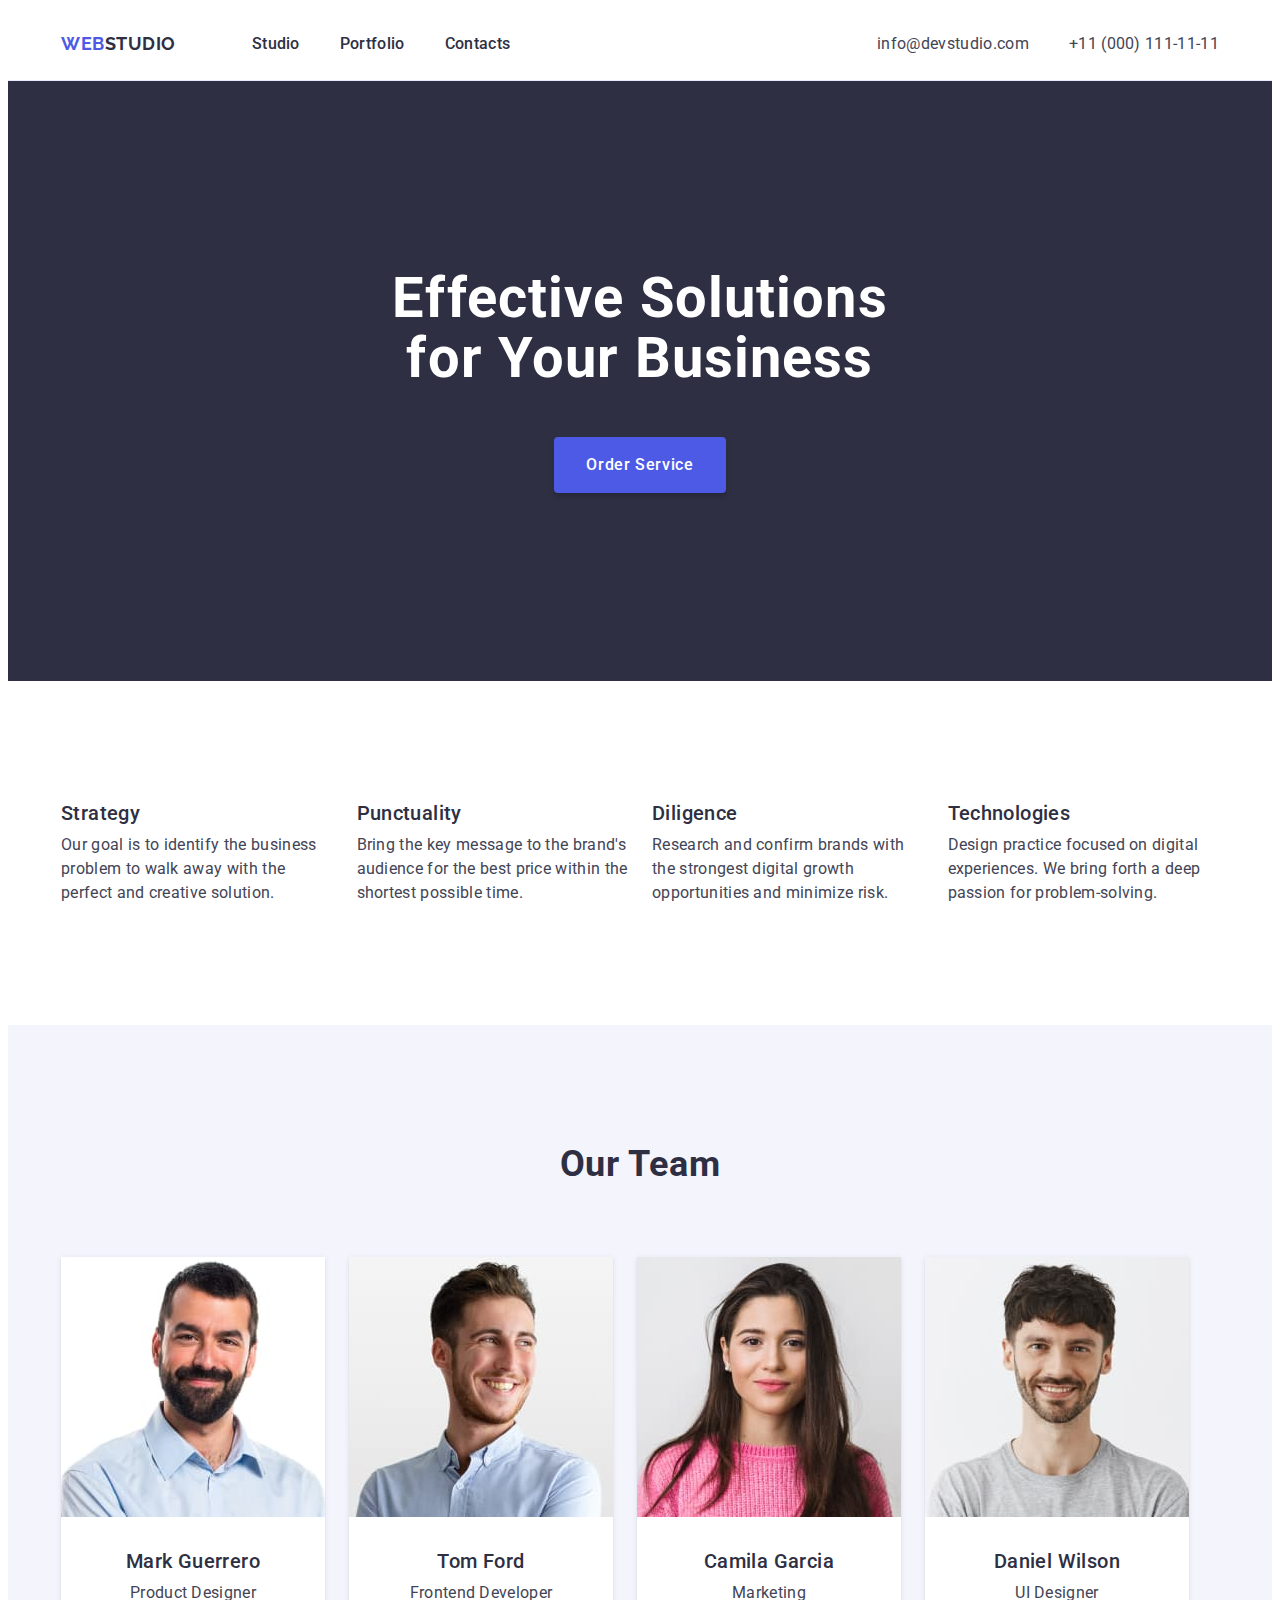
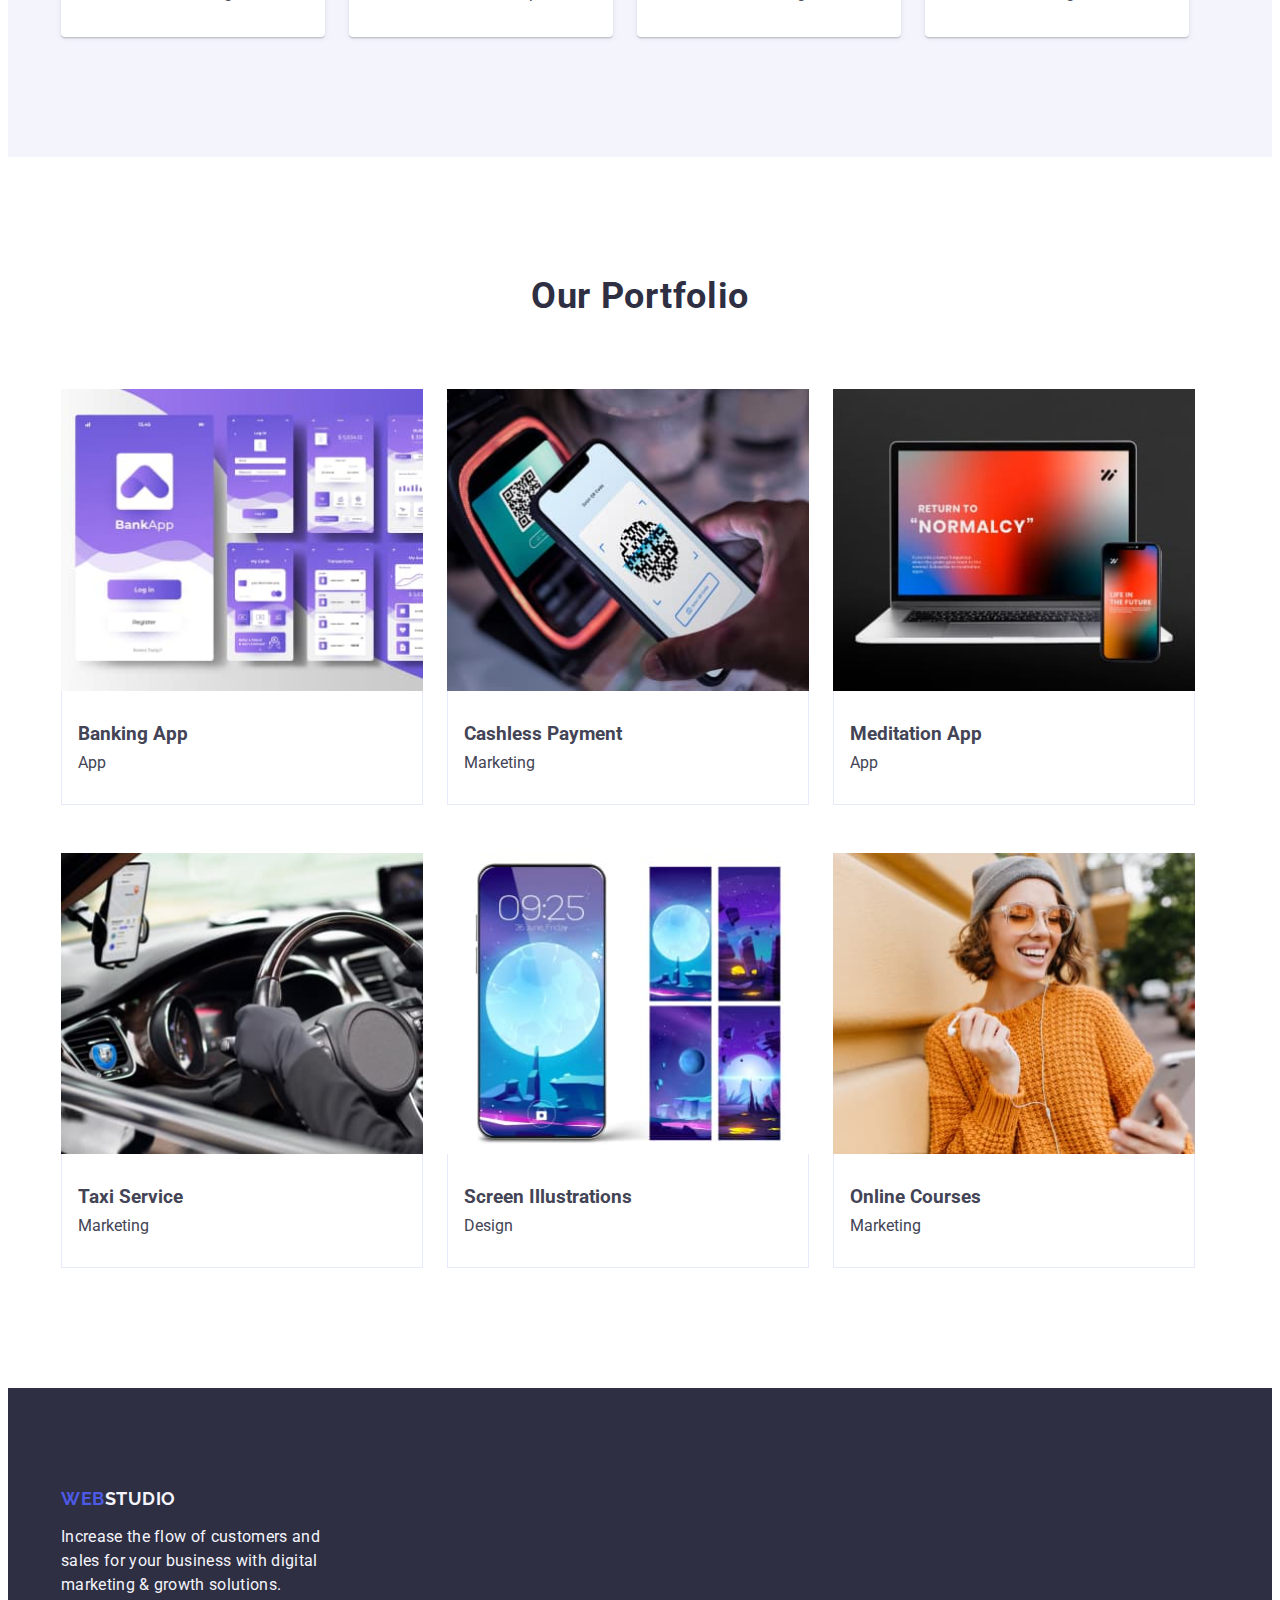
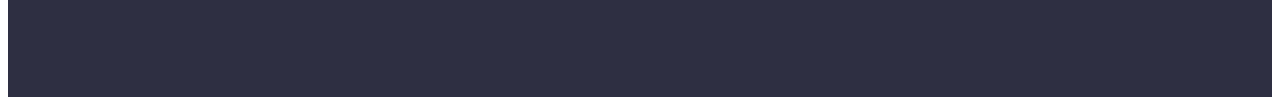
==== commit c61c98cc: "corrections of styles" ====
--- a/index.html
+++ b/index.html
@@ -24,7 +24,7 @@
     <header class="page-header">
       <div class="container page-header-container">
         <nav class="page-header-nav">
-          <a href="./index.html" class="page-logo link"
+          <a href="./index.html" class="page-logo page-logo-header link"
             >Web<span class="page-logo-colored">Studio</span></a
           >
           <ul class="page-header-list list">
@@ -73,7 +73,7 @@
       <!-- #region BENEFITS -->
       <section class="benefits section">
         <div class="container">
-          <h2 class="section-title" hidden>Our Benefits</h2>
+          <h2 class="section-title visually-hidden">Our Benefits</h2>
           <ul class="benefits-list list">
             <li class="benefits-item">
               <h3 class="benefits-title">Strategy</h3>
--- a/css/styles.css
+++ b/css/styles.css
@@ -65,10 +65,22 @@
 
 .container {
   width: 1158px;
-  padding-left: 15px;
-  padding-right: 15px;
+  padding: 0 15px;
   margin-left: auto;
   margin-right: auto;
+}
+
+.visually-hidden {
+  position: absolute;
+  width: 1px;
+  height: 1px;
+  margin: -1px;
+  border: 0;
+  padding: 0;
+  white-space: nowrap;
+  clip-path: inset(100%);
+  clip: rect(0 0 0 0);
+  overflow: hidden;
 }
 
 .page-logo {
@@ -86,13 +98,16 @@
 }
 
 /* #region Header */
+.page-header {
+  border-bottom: 1px solid var(--accent);
+}
+
 .page-header-container {
   display: flex;
   padding: 24px 0;
   justify-content: space-between;
   align-items: center;
 
-  border-bottom: 1px solid var(--accent);
   background: var(--white);
 }
 
@@ -100,7 +115,10 @@
   display: flex;
   justify-content: center;
   align-items: center;
-  gap: 76px;
+}
+
+.page-logo-header {
+  margin-right: 76px;
 }
 
 .page-header-list {
@@ -114,6 +132,7 @@
 }
 
 .page-header-link {
+  padding: 24px 0;
   font-size: 16px;
   font-weight: 500;
   line-height: 1.5;
@@ -139,20 +158,25 @@
 /* #endregion Header */
 
 .hero {
+  padding: 188px 0;
+
   background-color: var(--navyblue);
 }
 
-.hero .container {
+/* .hero .container {
   display: flex;
   flex-direction: column;
   justify-content: center;
   align-items: center;
   gap: 48px;
-}
+} */
 
 .main-title {
-  width: 496px;
+  max-width: 496px;
   height: 120px;
+  margin-right: auto;
+  margin-left: auto;
+  margin-bottom: 48px;
   text-align: center;
   font-size: 56px;
   line-height: 1.07;
@@ -162,7 +186,11 @@
 
 .hero-btn {
   display: block;
+  margin-right: auto;
+  margin-left: auto;
   padding: 16px 32px;
+  min-width: 169px;
+  height: 56px;
   font-family: 'Roboto', sans-serif;
   font-size: 16px;
   background-color: var(--iris);
@@ -191,6 +219,7 @@
 }
 
 /* #region Benefits */
+
 .benefits-list {
   display: flex;
   gap: 24px;
@@ -200,10 +229,10 @@
   flex-basis: calc((100% - 3 * 24px) / 4);
   display: flex;
   flex-direction: column;
-  gap: 8px;
 }
 
 .benefits-title {
+  margin-bottom: 8px;
   font-size: 20px;
   font-weight: 500;
   line-height: 1.2;
@@ -223,10 +252,8 @@
   background-color: var(--cloud);
 }
 
-.team .container {
-  display: flex;
-  flex-direction: column;
-  gap: 72px;
+.team-title {
+  margin-bottom: 72px;
 }
 
 .team-list {
@@ -254,21 +281,22 @@
 .team-member-info {
   display: flex;
   flex-direction: column;
-  gap: 8px;
 
   padding: 32px 0;
-  align-items: center;
 }
 
 .team-member-name {
+  margin-bottom: 8px;
   font-size: 20px;
   font-weight: 500;
+  text-align: center;
   line-height: 1.2;
   letter-spacing: 0.02em;
   color: var(--navyblue);
 }
 
 .team-member-position {
+  text-align: center;
   font-size: 16px;
   line-height: 1.5;
   letter-spacing: 0.02em;
@@ -276,15 +304,18 @@
 
 /* #endregion Team */
 
-/* #region Portgolio */
+/* #region Portfolio */
 
 .portfolio .container {
   display: flex;
   flex-direction: column;
-  gap: 72px;
-}
-
-.portfolio-list {
+}
+
+.portfolio .section-title {
+  margin-bottom: 72px;
+}
+
+.portfolio .portfolio-list {
   display: flex;
   flex-wrap: wrap;
   column-gap: 24px;
@@ -298,19 +329,20 @@
 .portfolio-item-info {
   display: flex;
   flex-direction: column;
-  gap: 8px;
-
-  padding-top: 32px;
-  padding-bottom: 32px;
-  padding-left: 16px;
+
+  padding: 32px 16px;
 
   box-sizing: border-box;
-  /* CORNFLOWER */
+
   border: 1px solid var(--accent, #e7e9fc);
   border-top: none;
 }
 
-/* #endregion Portgolio */
+.portfolio-title {
+  margin-bottom: 8px;
+}
+
+/* #endregion Portfolio */
 
 .footer {
   display: flex;
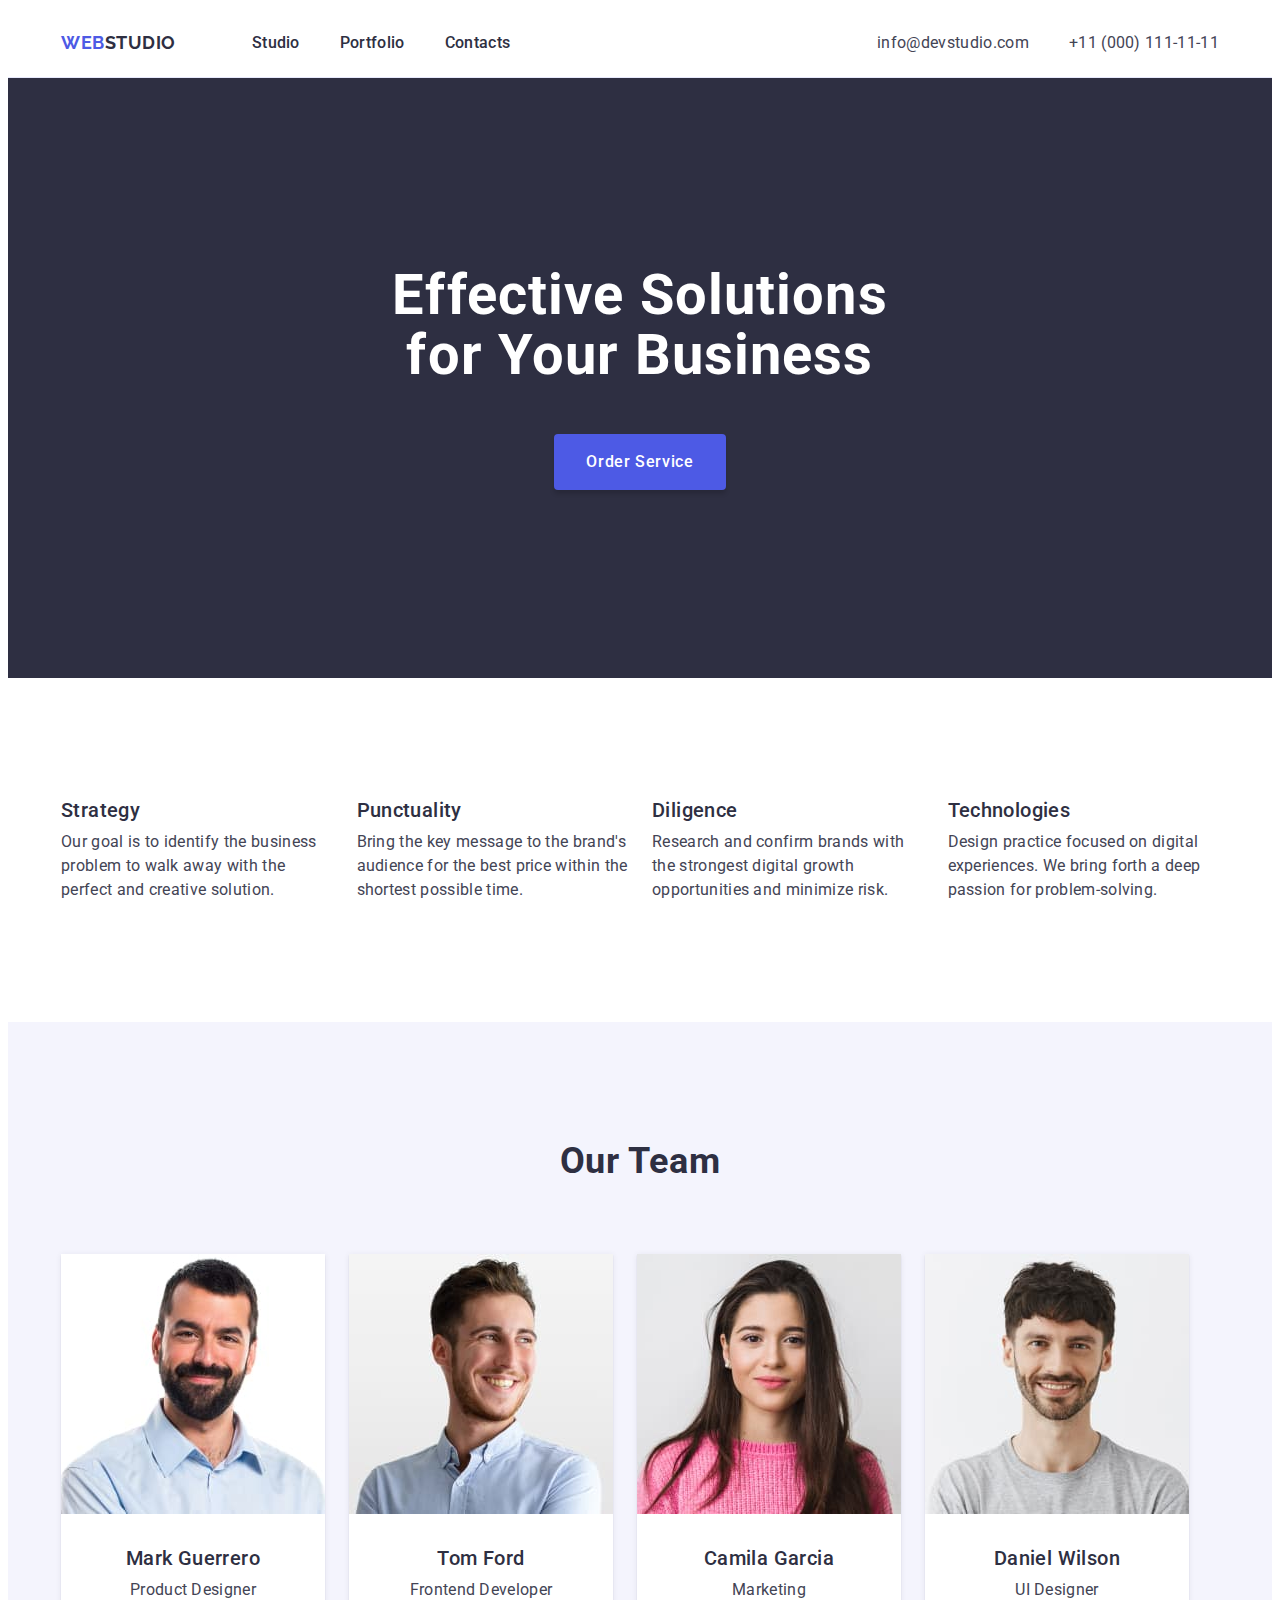
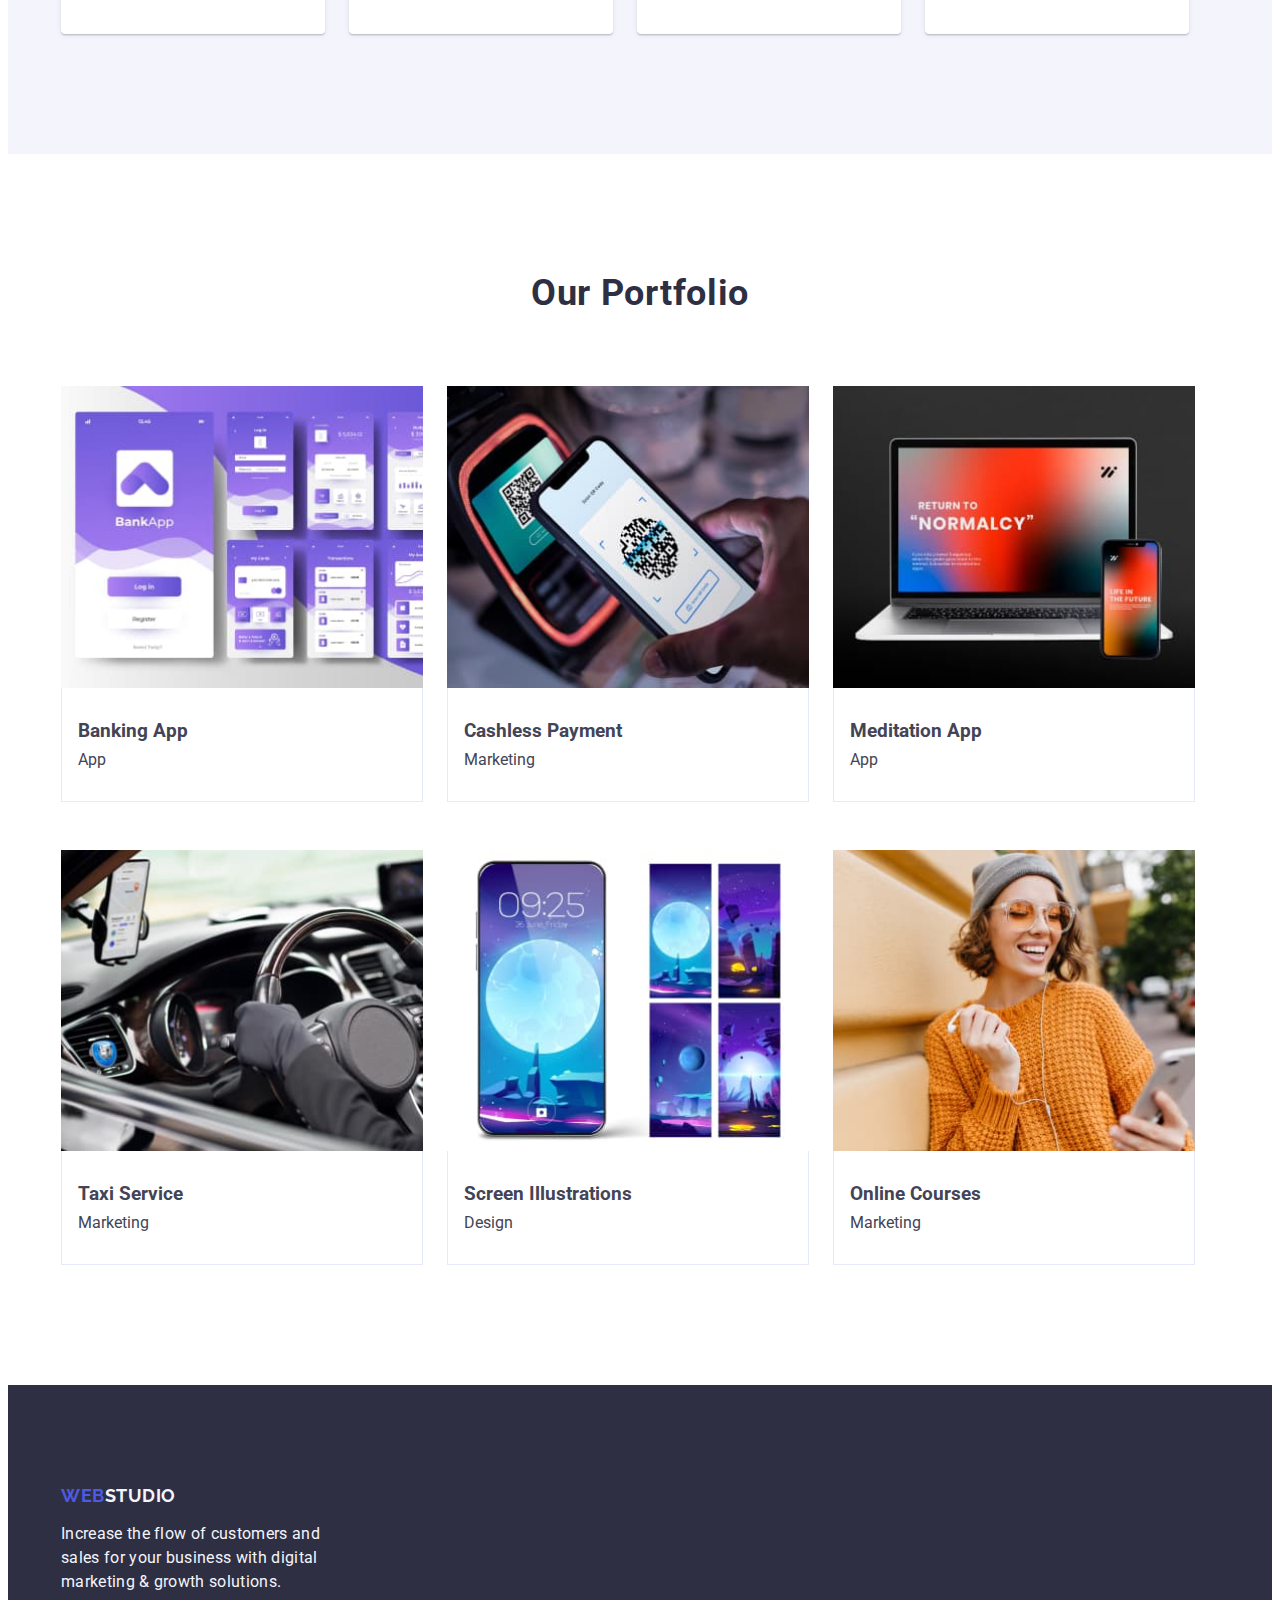
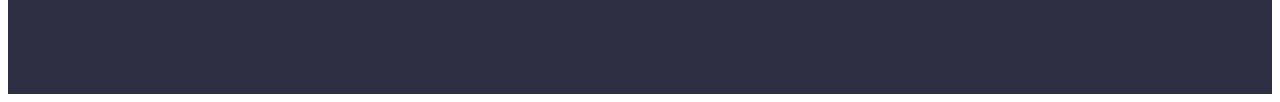
==== commit 1c999236: "updated header styles" ====
--- a/css/styles.css
+++ b/css/styles.css
@@ -59,15 +59,14 @@
   color: var(--ocean);
 }
 
+.container {
+  width: 1158px;
+  margin: 0 auto;
+  padding: 0 15px;
+}
+
 .section {
   padding: 120px 0;
-}
-
-.container {
-  width: 1158px;
-  padding: 0 15px;
-  margin-left: auto;
-  margin-right: auto;
 }
 
 .visually-hidden {
@@ -98,13 +97,18 @@
 }
 
 /* #region Header */
+
 .page-header {
   border-bottom: 1px solid var(--accent);
 }
 
+.page-header .page-logo-header {
+  padding-top: 24px;
+  padding-bottom: 24px;
+}
+
 .page-header-container {
   display: flex;
-  padding: 24px 0;
   justify-content: space-between;
   align-items: center;
 
